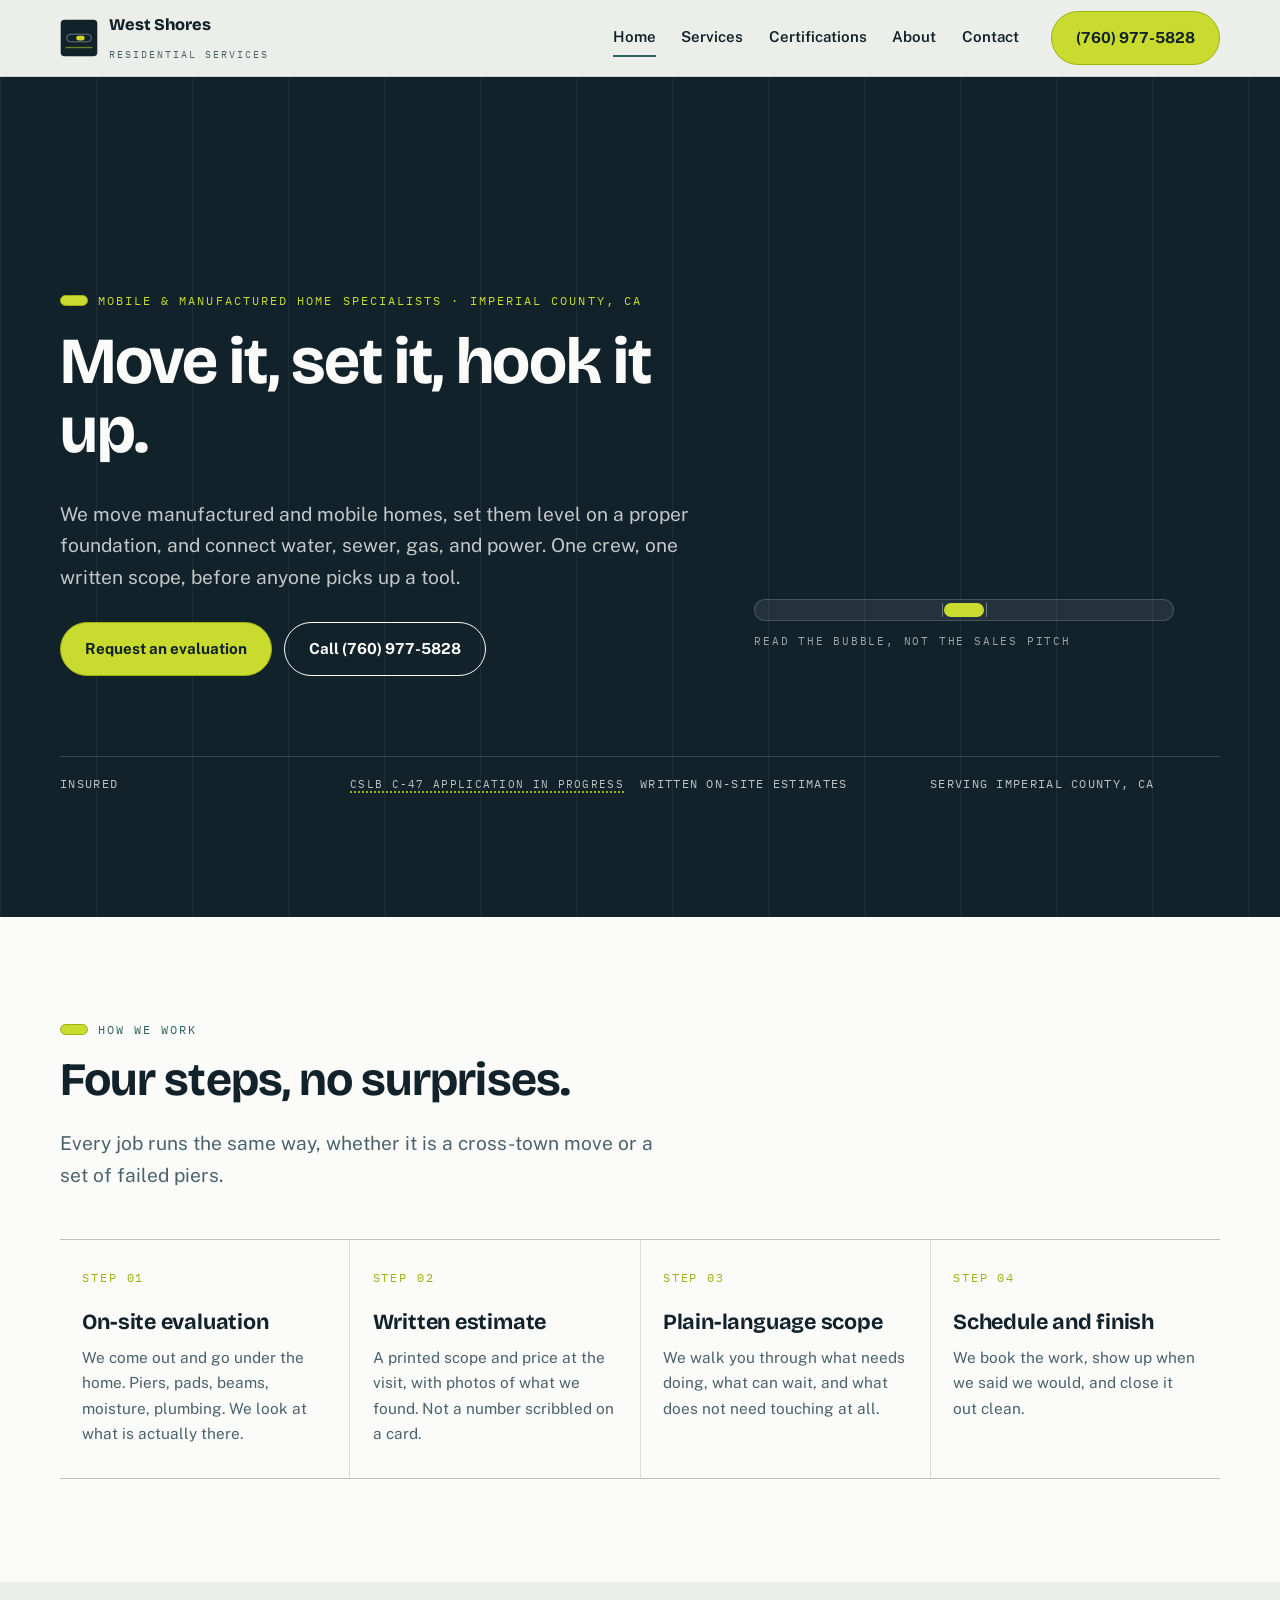
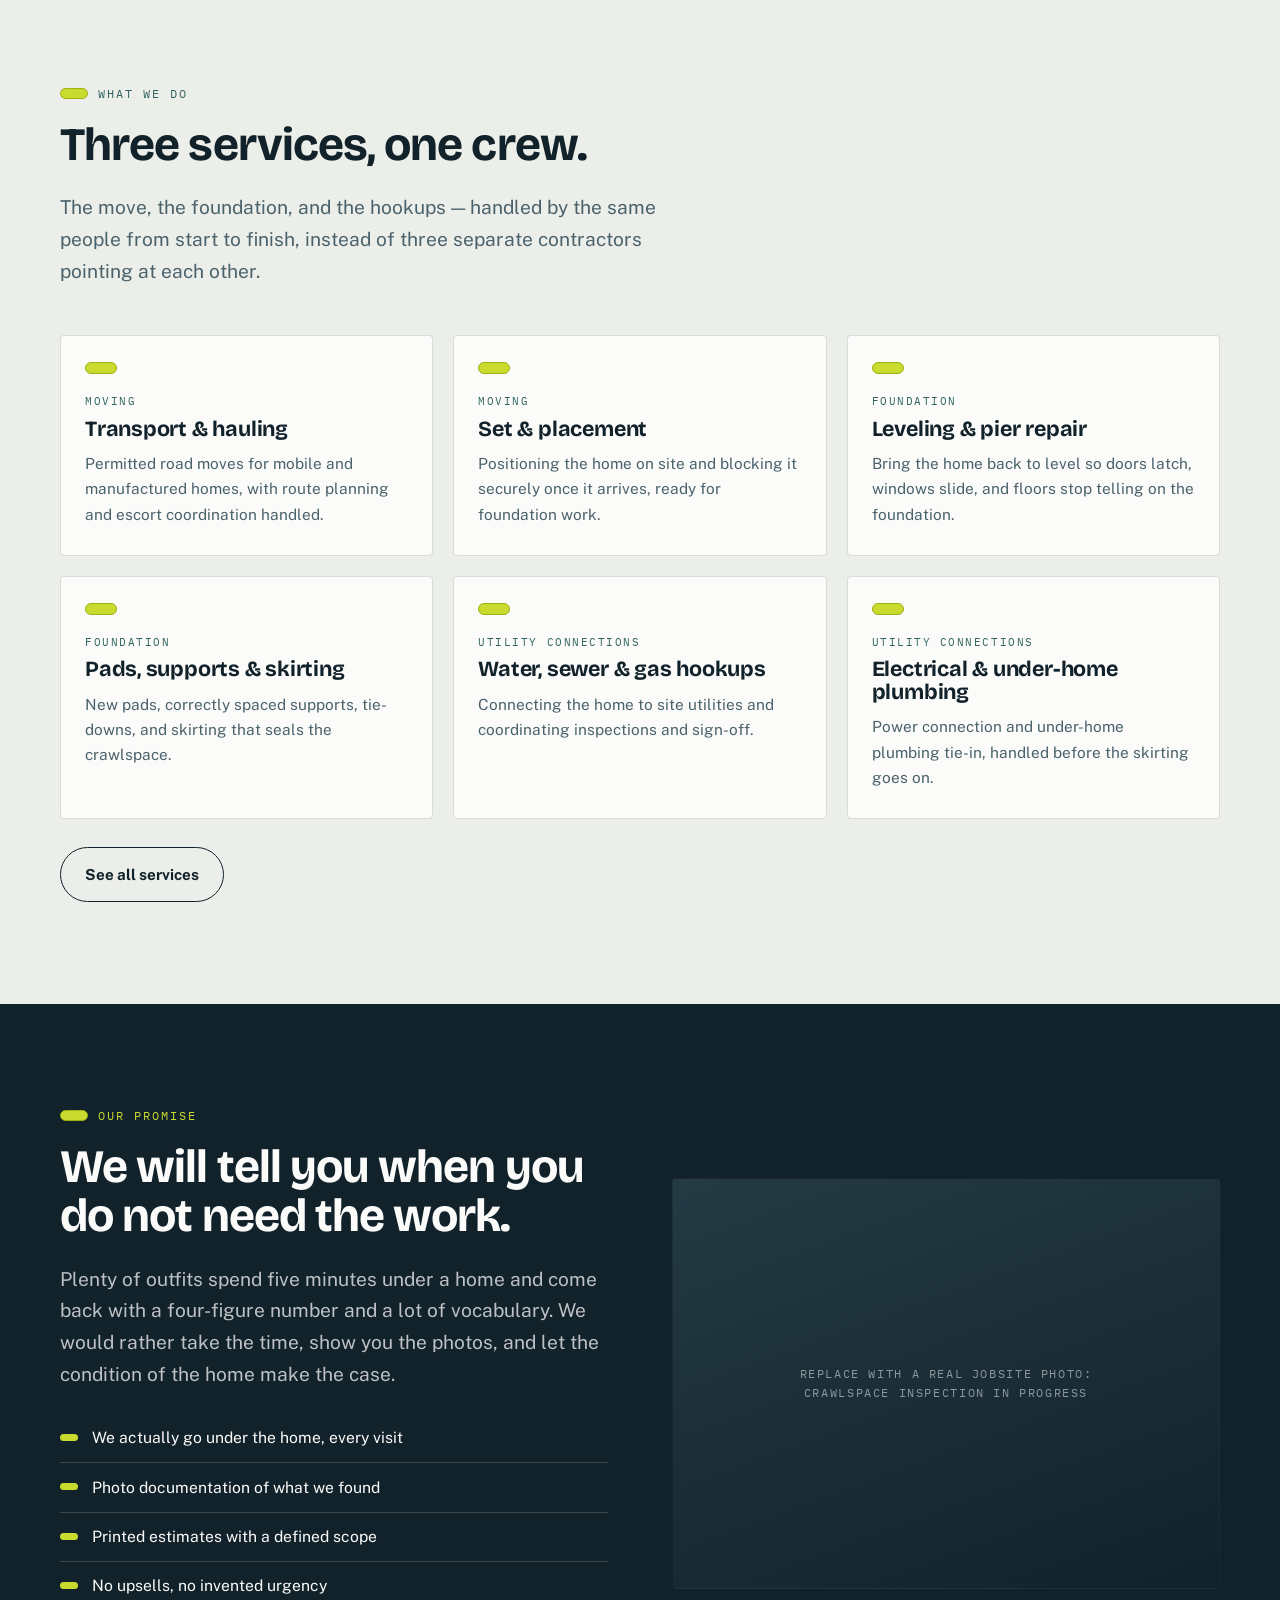
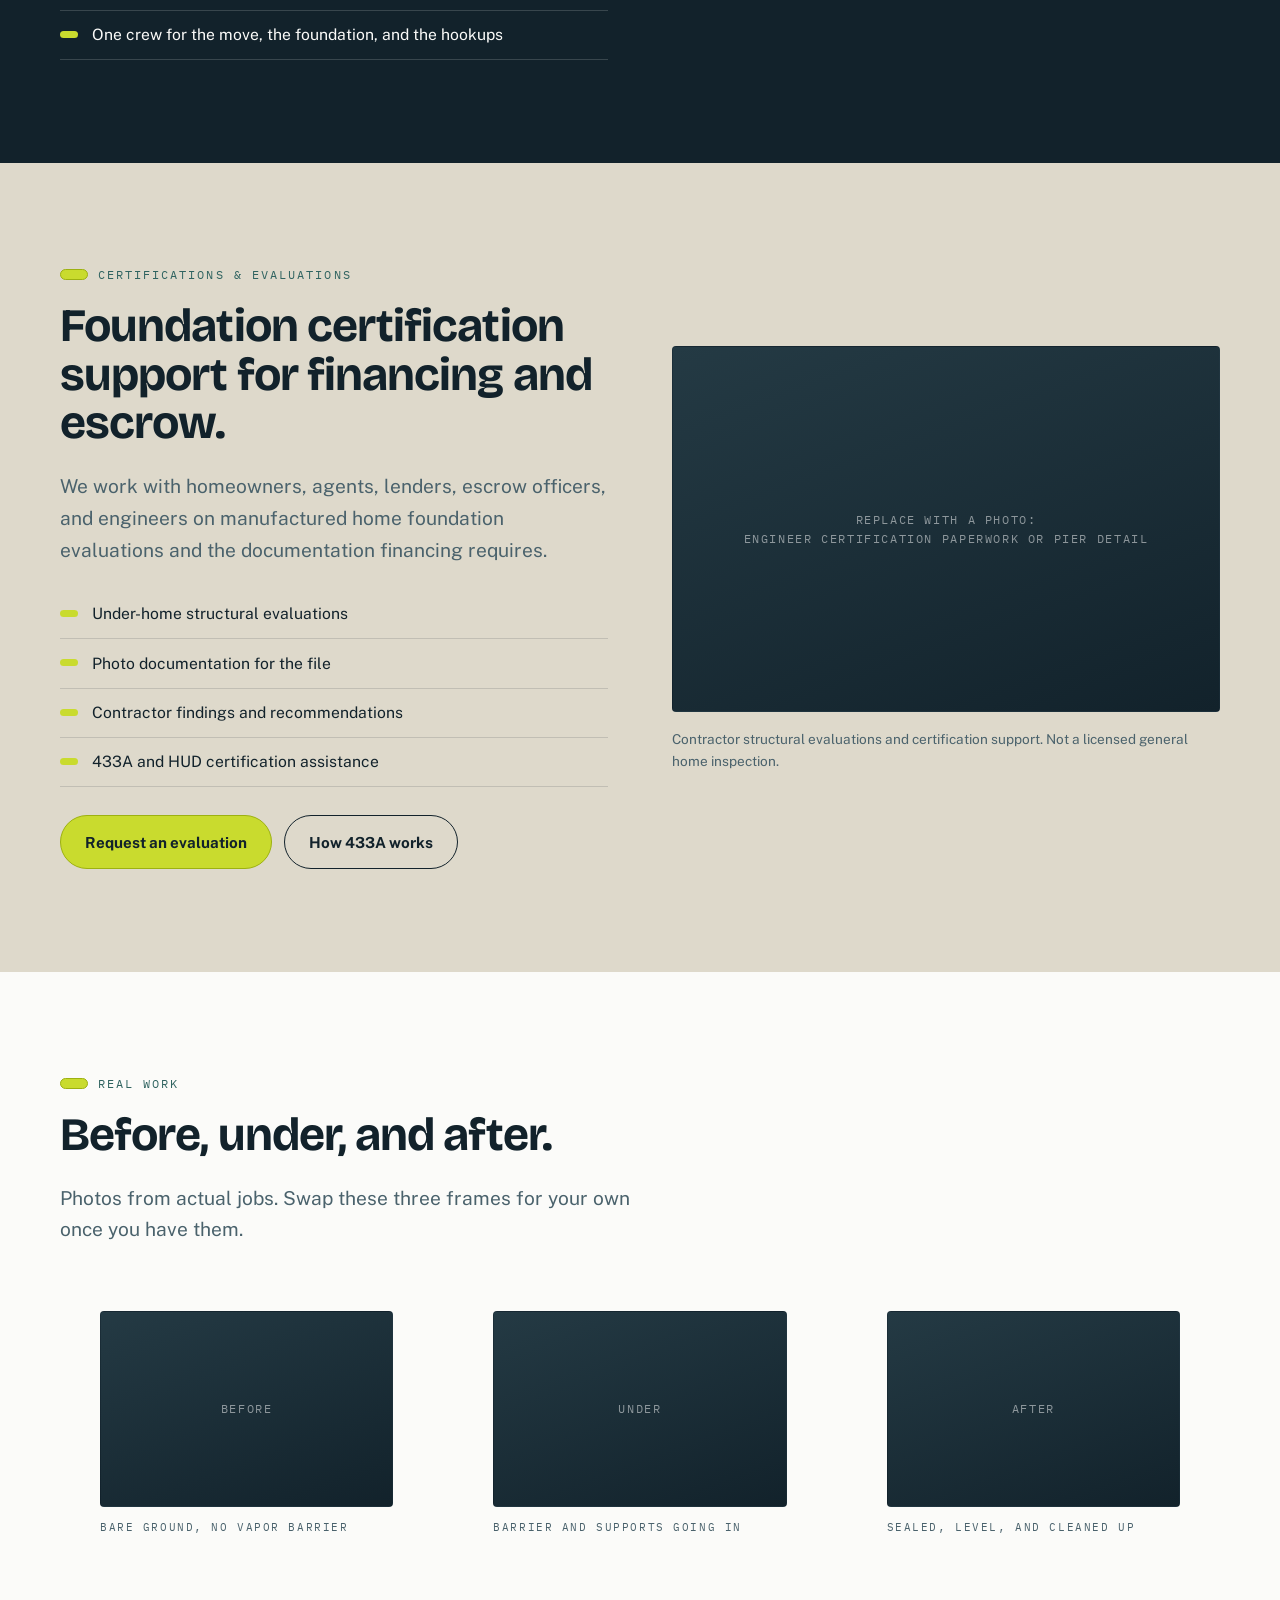
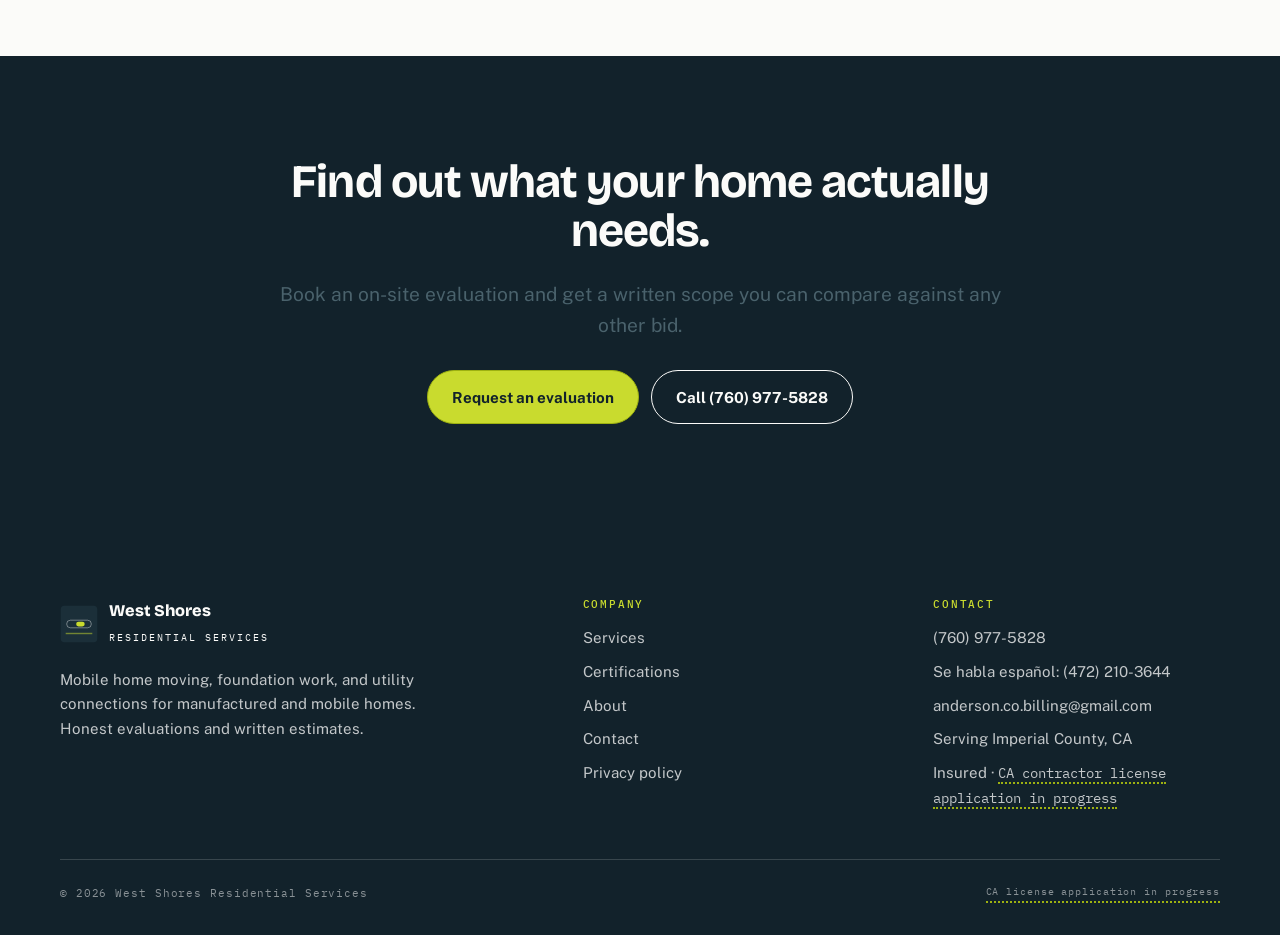
==== index.html @ 0d5f490e "Add Spanish-language line (Jessica en Español) to site contact info" ====
<!DOCTYPE html>
<html lang="en">
<head>
<meta charset="utf-8">
<meta name="viewport" content="width=device-width, initial-scale=1">
<link rel="icon" type="image/svg+xml" href="data:image/svg+xml;utf8,%3Csvg xmlns=%27http://www.w3.org/2000/svg%27 viewBox=%270 0 40 40%27%3E%3Crect width=%2740%27 height=%2740%27 rx=%278%27 fill=%27%2312222b%27/%3E%3Crect x=%277%27 y=%2716%27 width=%2726%27 height=%278%27 rx=%274%27 fill=%27none%27 stroke=%27%23ffffff%27 stroke-opacity=%270.4%27/%3E%3Crect x=%2717%27 y=%2717.5%27 width=%279%27 height=%275%27 rx=%272.5%27 fill=%27%23c9db2e%27/%3E%3Cpath d=%27M6 30h28%27 stroke=%27%23c9db2e%27 stroke-width=%271.5%27 stroke-opacity=%270.5%27/%3E%3C/svg%3E">
<title>Mobile Home Moving, Foundations &amp; Utility Connections | West Shores Residential Services</title>
<meta name="description" content="West Shores Residential Services: mobile and manufactured home moving/transport, leveling and foundation work, and water/sewer/gas/electrical utility connections, serving Imperial County, CA.">
<meta property="og:title" content="West Shores Residential Services">
<meta property="og:description" content="Mobile home moving, foundation work, and utility connections, serving Imperial County, CA.">
<meta property="og:type" content="website">
<link rel="preconnect" href="https://fonts.googleapis.com">
<link rel="preconnect" href="https://fonts.gstatic.com" crossorigin>
<link href="https://fonts.googleapis.com/css2?family=Bricolage+Grotesque:opsz,wght@12..96,700;12..96,800&family=IBM+Plex+Mono:wght@400;500&family=Public+Sans:wght@400;600;700&display=swap" rel="stylesheet">
<link rel="stylesheet" href="styles.css">
</head>
<body>
<a class="skip" href="#main">Skip to content</a>

<header class="site-header">
  <div class="wrap header-inner">
    <a class="brand" href="index.html">
      <svg class="brand-mark" viewBox="0 0 40 40" aria-hidden="true">
        <rect x="0.75" y="0.75" width="38.5" height="38.5" rx="4" fill="#12222b"/>
        <rect x="7" y="16" width="26" height="8" rx="4" fill="none" stroke="#ffffff" stroke-opacity="0.4"/>
        <rect x="17" y="17.5" width="9" height="5" rx="2.5" fill="#c9db2e"/>
        <path d="M6 30h28" stroke="#c9db2e" stroke-width="1.5" stroke-opacity="0.5"/>
      </svg>
      <span>
        <span class="brand-name">West Shores</span><br>
        <span class="brand-sub">Residential Services</span>
      </span>
    </a>
    <button class="nav-toggle" aria-expanded="false" aria-controls="nav">Menu</button>
    <nav class="nav" id="nav">
      <a href="index.html" aria-current="page">Home</a>
      <a href="services.html">Services</a>
      <a href="certifications.html">Certifications</a>
      <a href="about.html">About</a>
      <a href="contact.html">Contact</a>
    </nav>
    <a class="btn btn-primary header-call" href="tel:+17609775828">(760) 977-5828</a>
  </div>
</header>

<main id="main">

  <section class="hero on-dark">
    <div class="wrap">
      <div class="hero-inner">
        <div>
          <p class="eyebrow">Mobile &amp; manufactured home specialists · Imperial County, CA</p>
          <h1>Move it, set it, hook it up.</h1>
          <p class="lede">We move manufactured and mobile homes, set them level on a proper foundation, and connect water, sewer, gas, and power. One crew, one written scope, before anyone picks up a tool.</p>
          <div class="btn-row">
            <a class="btn btn-primary" href="contact.html">Request an evaluation</a>
            <a class="btn btn-ghost" href="tel:+17609775828">Call (760) 977-5828</a>
          </div>
        </div>
        <div class="hero-side">
          <div class="level"><span class="bubble"></span></div>
          <p class="level-caption">Read the bubble, not the sales pitch</p>
        </div>
      </div>
      <div class="trust-strip">
        <div>Insured</div>
        <div><span class="tbd">CSLB C-47 application in progress</span></div>
        <div>Written on-site estimates</div>
        <div>Serving Imperial County, CA</div>
      </div>
    </div>
  </section>

  <section class="band-paper">
    <div class="wrap">
      <div class="sec-head">
        <p class="eyebrow">How we work</p>
        <h2>Four steps, no surprises.</h2>
        <p class="lede">Every job runs the same way, whether it is a cross-town move or a set of failed piers.</p>
      </div>
      <div class="steps">
        <div class="step">
          <span class="step-no">STEP 01</span>
          <h3>On-site evaluation</h3>
          <p>We come out and go under the home. Piers, pads, beams, moisture, plumbing. We look at what is actually there.</p>
        </div>
        <div class="step">
          <span class="step-no">STEP 02</span>
          <h3>Written estimate</h3>
          <p>A printed scope and price at the visit, with photos of what we found. Not a number scribbled on a card.</p>
        </div>
        <div class="step">
          <span class="step-no">STEP 03</span>
          <h3>Plain-language scope</h3>
          <p>We walk you through what needs doing, what can wait, and what does not need touching at all.</p>
        </div>
        <div class="step">
          <span class="step-no">STEP 04</span>
          <h3>Schedule and finish</h3>
          <p>We book the work, show up when we said we would, and close it out clean.</p>
        </div>
      </div>
    </div>
  </section>

  <section>
    <div class="wrap">
      <div class="sec-head">
        <p class="eyebrow">What we do</p>
        <h2>Three services, one crew.</h2>
        <p class="lede">The move, the foundation, and the hookups &mdash; handled by the same people from start to finish, instead of three separate contractors pointing at each other.</p>
      </div>
      <div class="cards">
        <div class="card">
          <span class="card-kicker">Moving</span>
          <h3>Transport &amp; hauling</h3>
          <p>Permitted road moves for mobile and manufactured homes, with route planning and escort coordination handled.</p>
        </div>
        <div class="card">
          <span class="card-kicker">Moving</span>
          <h3>Set &amp; placement</h3>
          <p>Positioning the home on site and blocking it securely once it arrives, ready for foundation work.</p>
        </div>
        <div class="card">
          <span class="card-kicker">Foundation</span>
          <h3>Leveling &amp; pier repair</h3>
          <p>Bring the home back to level so doors latch, windows slide, and floors stop telling on the foundation.</p>
        </div>
        <div class="card">
          <span class="card-kicker">Foundation</span>
          <h3>Pads, supports &amp; skirting</h3>
          <p>New pads, correctly spaced supports, tie-downs, and skirting that seals the crawlspace.</p>
        </div>
        <div class="card">
          <span class="card-kicker">Utility connections</span>
          <h3>Water, sewer &amp; gas hookups</h3>
          <p>Connecting the home to site utilities and coordinating inspections and sign-off.</p>
        </div>
        <div class="card">
          <span class="card-kicker">Utility connections</span>
          <h3>Electrical &amp; under-home plumbing</h3>
          <p>Power connection and under-home plumbing tie-in, handled before the skirting goes on.</p>
        </div>
      </div>
      <div class="btn-row">
        <a class="btn btn-ghost" href="services.html">See all services</a>
      </div>
    </div>
  </section>

  <section class="band-ink on-dark">
    <div class="wrap split">
      <div>
        <p class="eyebrow">Our promise</p>
        <h2>We will tell you when you do not need the work.</h2>
        <p class="lede">Plenty of outfits spend five minutes under a home and come back with a four-figure number and a lot of vocabulary. We would rather take the time, show you the photos, and let the condition of the home make the case.</p>
        <ul class="checks">
          <li>We actually go under the home, every visit</li>
          <li>Photo documentation of what we found</li>
          <li>Printed estimates with a defined scope</li>
          <li>No upsells, no invented urgency</li>
          <li>One crew for the move, the foundation, and the hookups</li>
        </ul>
      </div>
      <div class="frame">Replace with a real jobsite photo:<br>crawlspace inspection in progress</div>
    </div>
  </section>

  <section class="band-shell">
    <div class="wrap split">
      <div>
        <p class="eyebrow">Certifications &amp; evaluations</p>
        <h2>Foundation certification support for financing and escrow.</h2>
        <p class="lede">We work with homeowners, agents, lenders, escrow officers, and engineers on manufactured home foundation evaluations and the documentation financing requires.</p>
        <ul class="checks">
          <li>Under-home structural evaluations</li>
          <li>Photo documentation for the file</li>
          <li>Contractor findings and recommendations</li>
          <li>433A and HUD certification assistance</li>
        </ul>
        <div class="btn-row">
          <a class="btn btn-primary" href="contact.html">Request an evaluation</a>
          <a class="btn btn-ghost" href="certifications.html">How 433A works</a>
        </div>
      </div>
      <div>
        <div class="frame frame-sm">Replace with a photo:<br>engineer certification paperwork or pier detail</div>
        <p class="form-note" style="margin-top:1rem">Contractor structural evaluations and certification support. Not a licensed general home inspection.</p>
      </div>
    </div>
  </section>

  <section class="band-paper">
    <div class="wrap">
      <div class="sec-head">
        <p class="eyebrow">Real work</p>
        <h2>Before, under, and after.</h2>
        <p class="lede">Photos from actual jobs. Swap these three frames for your own once you have them.</p>
      </div>
      <div class="gallery">
        <figure>
          <div class="frame frame-sm">Before</div>
          <figcaption>Bare ground, no vapor barrier</figcaption>
        </figure>
        <figure>
          <div class="frame frame-sm">Under</div>
          <figcaption>Barrier and supports going in</figcaption>
        </figure>
        <figure>
          <div class="frame frame-sm">After</div>
          <figcaption>Sealed, level, and cleaned up</figcaption>
        </figure>
      </div>
    </div>
  </section>

  <section class="cta">
    <div class="wrap">
      <h2>Find out what your home actually needs.</h2>
      <p class="lede" style="margin-inline:auto">Book an on-site evaluation and get a written scope you can compare against any other bid.</p>
      <div class="btn-row">
        <a class="btn btn-primary" href="contact.html">Request an evaluation</a>
        <a class="btn btn-ghost" href="tel:+17609775828">Call (760) 977-5828</a>
      </div>
    </div>
  </section>

</main>

<footer class="site-footer">
  <div class="wrap">
    <div class="footer-grid">
      <div>
        <a class="brand" href="index.html">
          <svg class="brand-mark" viewBox="0 0 40 40" aria-hidden="true">
            <rect x="0.75" y="0.75" width="38.5" height="38.5" rx="4" fill="#1b2f39"/>
            <rect x="7" y="16" width="26" height="8" rx="4" fill="none" stroke="#ffffff" stroke-opacity="0.4"/>
            <rect x="17" y="17.5" width="9" height="5" rx="2.5" fill="#c9db2e"/>
            <path d="M6 30h28" stroke="#c9db2e" stroke-width="1.5" stroke-opacity="0.5"/>
          </svg>
          <span>
            <span class="brand-name">West Shores</span><br>
            <span class="brand-sub">Residential Services</span>
          </span>
        </a>
        <p style="margin-top:1.2rem;max-width:44ch">Mobile home moving, foundation work, and utility connections for manufactured and mobile homes. Honest evaluations and written estimates.</p>
      </div>
      <div>
        <h4>Company</h4>
        <ul>
          <li><a href="services.html">Services</a></li>
          <li><a href="certifications.html">Certifications</a></li>
          <li><a href="about.html">About</a></li>
          <li><a href="contact.html">Contact</a></li>
          <li><a href="privacy.html">Privacy policy</a></li>
        </ul>
      </div>
      <div>
        <h4>Contact</h4>
        <ul>
          <li><a href="tel:+17609775828">(760) 977-5828</a></li>
          <li>Se habla español: <a href="tel:+14722103644">(472) 210-3644</a></li>
          <li><a href="mailto:anderson.co.billing@gmail.com">anderson.co.billing@gmail.com</a></li>
          <li>Serving Imperial County, CA</li>
          <li>Insured &middot; <span class="tbd">CA contractor license application in progress</span></li>
        </ul>
      </div>
    </div>
    <div class="colophon">
      <span>© 2026 West Shores Residential Services</span>
      <span class="tbd">CA license application in progress</span>
    </div>
  </div>
</footer>

<a class="call-bar" href="tel:+17609775828">Call now</a>
<script src="main.js"></script>
</body>
</html>
---- styles.css ----
/* =========================================================
   West Shores Home Services
   Palette: tide slate ink, fog, shell, kelp, level-vial green
   Type: Bricolage Grotesque (display) / Public Sans (body)
         IBM Plex Mono (labels, numbers, license data)
   ========================================================= */

:root {
  --ink: #12222b;
  --ink-2: #243a44;
  --ink-3: #4a626c;
  --fog: #eceee9;
  --shell: #ded9cb;
  --paper: #fbfbf9;
  --kelp: #2f6360;
  --vial: #c9db2e;
  --vial-deep: #9db111;
  --line: rgba(18, 34, 43, 0.14);
  --line-dark: rgba(255, 255, 255, 0.16);

  --f-display: "Bricolage Grotesque", "Archivo", system-ui, sans-serif;
  --f-body: "Public Sans", system-ui, -apple-system, sans-serif;
  --f-mono: "IBM Plex Mono", ui-monospace, monospace;

  --wrap: 1160px;
  --gap: clamp(1rem, 3vw, 2rem);
  --sec: clamp(3.5rem, 8vw, 6.5rem);
  --r: 4px;
}

* { box-sizing: border-box; }

html { scroll-behavior: smooth; }

body {
  margin: 0;
  background: var(--fog);
  color: var(--ink);
  font-family: var(--f-body);
  font-size: 17px;
  line-height: 1.65;
  -webkit-font-smoothing: antialiased;
}

img { max-width: 100%; display: block; }

a { color: inherit; }

h1, h2, h3, h4 {
  font-family: var(--f-display);
  font-weight: 700;
  line-height: 1.05;
  letter-spacing: -0.02em;
  margin: 0 0 0.5em;
}

h1 { font-size: clamp(2.4rem, 6vw, 4.1rem); }
h2 { font-size: clamp(1.9rem, 4vw, 2.9rem); }
h3 { font-size: clamp(1.1rem, 2vw, 1.35rem); letter-spacing: -0.01em; }

p { margin: 0 0 1rem; }

.wrap {
  width: min(100% - 2.5rem, var(--wrap));
  margin-inline: auto;
}

.eyebrow {
  font-family: var(--f-mono);
  font-size: 0.72rem;
  letter-spacing: 0.18em;
  text-transform: uppercase;
  color: var(--kelp);
  display: flex;
  align-items: center;
  gap: 0.6rem;
  margin-bottom: 1.1rem;
}
.eyebrow::before {
  content: "";
  width: 26px;
  height: 9px;
  border-radius: 99px;
  background: var(--vial);
  border: 1px solid var(--vial-deep);
  flex: none;
}
.on-dark .eyebrow { color: var(--vial); }

.lede {
  font-size: clamp(1.05rem, 1.6vw, 1.2rem);
  color: var(--ink-3);
  max-width: 62ch;
}
.on-dark .lede { color: rgba(255, 255, 255, 0.72); }

/* placeholder tokens you still need to fill in.
   Delete this rule once every ALL_CAPS token is replaced. */
.tbd {
  border-bottom: 2px dotted var(--vial-deep);
  font-family: var(--f-mono);
  font-size: 0.9em;
}

/* ---------- header ---------- */
.site-header {
  position: sticky;
  top: 0;
  z-index: 50;
  background: rgba(236, 238, 233, 0.92);
  backdrop-filter: blur(10px);
  border-bottom: 1px solid var(--line);
}
.header-inner {
  display: flex;
  align-items: center;
  gap: var(--gap);
  min-height: 76px;
}
.brand {
  display: flex;
  align-items: center;
  gap: 0.7rem;
  text-decoration: none;
  margin-right: auto;
}
.brand-mark {
  width: 38px;
  height: 38px;
  flex: none;
}
.brand-name {
  font-family: var(--f-display);
  font-weight: 800;
  font-size: 1.02rem;
  line-height: 1.05;
  letter-spacing: -0.01em;
}
.brand-sub {
  font-family: var(--f-mono);
  font-size: 0.62rem;
  letter-spacing: 0.2em;
  text-transform: uppercase;
  color: var(--ink-3);
}
.nav {
  display: flex;
  gap: 1.6rem;
  align-items: center;
}
.nav a {
  text-decoration: none;
  font-size: 0.94rem;
  font-weight: 600;
  padding: 0.35rem 0;
  border-bottom: 2px solid transparent;
}
.nav a:hover { border-bottom-color: var(--vial); }
.nav a[aria-current="page"] { border-bottom-color: var(--kelp); }

.nav-toggle {
  display: none;
  background: none;
  border: 1px solid var(--line);
  border-radius: var(--r);
  padding: 0.5rem 0.7rem;
  font-family: var(--f-mono);
  font-size: 0.75rem;
  letter-spacing: 0.12em;
  text-transform: uppercase;
  cursor: pointer;
}

/* ---------- buttons ---------- */
.btn {
  display: inline-flex;
  align-items: center;
  gap: 0.5rem;
  padding: 0.85rem 1.5rem;
  border-radius: 99px;
  text-decoration: none;
  font-weight: 700;
  font-size: 0.95rem;
  border: 1.5px solid transparent;
  transition: transform 0.15s ease, background 0.15s ease, color 0.15s ease;
}
.btn:hover { transform: translateY(-1px); }
.btn-primary { background: var(--vial); color: var(--ink); border-color: var(--vial-deep); }
.btn-primary:hover { background: var(--vial-deep); color: var(--paper); }
.btn-ghost { border-color: currentColor; }
.btn-ghost:hover { background: var(--ink); color: var(--paper); border-color: var(--ink); }
.on-dark .btn-ghost:hover { background: var(--paper); color: var(--ink); border-color: var(--paper); }
.btn-row { display: flex; flex-wrap: wrap; gap: 0.75rem; margin-top: 1.75rem; }

/* ---------- signature: the level ---------- */
.level {
  position: relative;
  height: 22px;
  border-radius: 99px;
  background: rgba(255, 255, 255, 0.08);
  border: 1px solid var(--line-dark);
  overflow: hidden;
  max-width: 420px;
}
.level::before,
.level::after {
  content: "";
  position: absolute;
  top: 3px;
  bottom: 3px;
  width: 1px;
  background: rgba(255, 255, 255, 0.35);
}
.level::before { left: calc(50% - 22px); }
.level::after { left: calc(50% + 22px); }
.bubble {
  position: absolute;
  top: 3px;
  height: 14px;
  width: 40px;
  border-radius: 99px;
  background: var(--vial);
  left: 50%;
  transform: translateX(-50%);
  animation: settle 2.2s cubic-bezier(0.33, 1.2, 0.4, 1) both;
}
@keyframes settle {
  0%   { left: 22%; }
  55%  { left: 63%; }
  80%  { left: 46%; }
  100% { left: 50%; }
}
.level-caption {
  font-family: var(--f-mono);
  font-size: 0.7rem;
  letter-spacing: 0.16em;
  text-transform: uppercase;
  color: rgba(255, 255, 255, 0.6);
  margin-top: 0.7rem;
}

/* ---------- hero ---------- */
.hero {
  background: var(--ink);
  color: var(--paper);
  position: relative;
  overflow: hidden;
}
.hero::after {
  content: "";
  position: absolute;
  inset: 0;
  background:
    repeating-linear-gradient(90deg, rgba(255,255,255,0.05) 0 1px, transparent 1px 96px);
  pointer-events: none;
}
.hero-inner {
  position: relative;
  z-index: 1;
  padding: clamp(3.5rem, 9vw, 7rem) 0 clamp(3rem, 7vw, 5rem);
  display: grid;
  grid-template-columns: 1.15fr 0.85fr;
  gap: clamp(2rem, 5vw, 4rem);
  align-items: end;
}
.hero h1 { max-width: 15ch; }
.hero .lede { color: rgba(255, 255, 255, 0.75); }
.hero-side { padding-bottom: 0.6rem; }

.trust-strip {
  border-top: 1px solid var(--line-dark);
  display: grid;
  grid-template-columns: repeat(4, 1fr);
  position: relative;
  z-index: 1;
}
.trust-strip div {
  padding: 1.1rem 1rem 1.3rem 0;
  font-family: var(--f-mono);
  font-size: 0.74rem;
  letter-spacing: 0.11em;
  text-transform: uppercase;
  color: rgba(255, 255, 255, 0.72);
}

/* ---------- page hero (inner pages) ---------- */
.page-hero {
  background: var(--ink);
  color: var(--paper);
  padding: clamp(3rem, 7vw, 5rem) 0 clamp(2.5rem, 5vw, 3.5rem);
}
.page-hero h1 { max-width: 18ch; }

/* ---------- sections ---------- */
section { padding-block: var(--sec); }
.sec-head { max-width: 60ch; margin-bottom: clamp(2rem, 4vw, 3rem); }
.band-shell { background: var(--shell); }
.band-paper { background: var(--paper); }
.band-ink { background: var(--ink); color: var(--paper); }
.band-ink h2, .band-ink h3 { color: var(--paper); }

/* ---------- process steps ---------- */
.steps {
  display: grid;
  grid-template-columns: repeat(4, 1fr);
  gap: 1px;
  background: var(--line);
  border-top: 1px solid var(--line);
  border-bottom: 1px solid var(--line);
}
.step {
  background: var(--fog);
  padding: 1.75rem 1.4rem 2rem;
}
.band-paper .step { background: var(--paper); }
.step-no {
  font-family: var(--f-mono);
  font-size: 0.72rem;
  letter-spacing: 0.16em;
  color: var(--vial-deep);
  display: block;
  margin-bottom: 1.5rem;
}
.step p { color: var(--ink-3); font-size: 0.96rem; margin: 0; }

/* ---------- service cards ---------- */
.cards {
  display: grid;
  grid-template-columns: repeat(3, 1fr);
  gap: 1.25rem;
}
.card {
  background: var(--paper);
  border: 1px solid var(--line);
  border-radius: var(--r);
  padding: 1.6rem 1.5rem 1.75rem;
  position: relative;
  transition: border-color 0.15s ease, transform 0.15s ease;
}
.band-paper .card { background: var(--fog); }
.card:hover { border-color: var(--kelp); transform: translateY(-2px); }
.card::before {
  content: "";
  display: block;
  width: 30px;
  height: 10px;
  border-radius: 99px;
  background: var(--vial);
  border: 1px solid var(--vial-deep);
  margin-bottom: 1.2rem;
}
.card p { color: var(--ink-3); font-size: 0.96rem; margin: 0; }
.card-kicker {
  font-family: var(--f-mono);
  font-size: 0.68rem;
  letter-spacing: 0.14em;
  text-transform: uppercase;
  color: var(--kelp);
  display: block;
  margin-bottom: 0.4rem;
}

/* ---------- split ---------- */
.split {
  display: grid;
  grid-template-columns: 1fr 1fr;
  gap: clamp(2rem, 5vw, 4rem);
  align-items: center;
}
.checks { list-style: none; margin: 1.5rem 0 0; padding: 0; }
.checks li {
  padding: 0.7rem 0 0.7rem 2rem;
  border-bottom: 1px solid var(--line);
  position: relative;
  font-size: 0.98rem;
}
.band-ink .checks li { border-bottom-color: var(--line-dark); }
.checks li::before {
  content: "";
  position: absolute;
  left: 0;
  top: 1.25rem;
  width: 18px;
  height: 7px;
  border-radius: 99px;
  background: var(--vial);
}

.frame {
  aspect-ratio: 4 / 3;
  border-radius: var(--r);
  border: 1px solid var(--line);
  background:
    linear-gradient(160deg, var(--ink-2), var(--ink)),
    var(--ink);
  display: grid;
  place-items: center;
  color: rgba(255, 255, 255, 0.5);
  font-family: var(--f-mono);
  font-size: 0.72rem;
  letter-spacing: 0.14em;
  text-transform: uppercase;
  text-align: center;
  padding: 1.5rem;
}
.frame-sm { aspect-ratio: 3 / 2; }

/* ---------- gallery ---------- */
.gallery { display: grid; grid-template-columns: repeat(3, 1fr); gap: 1.25rem; }
.gallery figcaption {
  font-family: var(--f-mono);
  font-size: 0.7rem;
  letter-spacing: 0.14em;
  text-transform: uppercase;
  color: var(--ink-3);
  margin-top: 0.7rem;
}

/* ---------- testimonials ---------- */
.quotes { display: grid; grid-template-columns: repeat(3, 1fr); gap: 1.25rem; }
.quote {
  background: var(--paper);
  border: 1px solid var(--line);
  border-left: 3px solid var(--vial);
  border-radius: var(--r);
  padding: 1.5rem;
}
.quote p { font-size: 0.98rem; color: var(--ink-2); }
.quote cite {
  font-style: normal;
  font-family: var(--f-mono);
  font-size: 0.72rem;
  letter-spacing: 0.1em;
  text-transform: uppercase;
  color: var(--ink-3);
}

/* ---------- CTA ---------- */
.cta {
  background: var(--ink);
  color: var(--paper);
  text-align: center;
}
.cta .wrap { max-width: 780px; }
.cta .btn-row { justify-content: center; }

/* ---------- forms ---------- */
.form { display: grid; gap: 1rem; max-width: 560px; }
.field { display: grid; gap: 0.35rem; }
.field label {
  font-family: var(--f-mono);
  font-size: 0.7rem;
  letter-spacing: 0.14em;
  text-transform: uppercase;
  color: var(--ink-3);
}
.field input,
.field select,
.field textarea {
  font: inherit;
  font-size: 0.98rem;
  padding: 0.75rem 0.9rem;
  border: 1px solid var(--line);
  border-radius: var(--r);
  background: var(--paper);
  color: var(--ink);
}
.field input:focus,
.field select:focus,
.field textarea:focus {
  outline: 2px solid var(--kelp);
  outline-offset: 1px;
  border-color: var(--kelp);
}
.field textarea { min-height: 130px; resize: vertical; }
.form-note { font-size: 0.85rem; color: var(--ink-3); }

/* ---------- contact rows ---------- */
.contact-list { list-style: none; padding: 0; margin: 0; }
.contact-list li {
  padding: 1rem 0;
  border-bottom: 1px solid var(--line);
  display: grid;
  gap: 0.15rem;
}
.contact-list span {
  font-family: var(--f-mono);
  font-size: 0.68rem;
  letter-spacing: 0.14em;
  text-transform: uppercase;
  color: var(--ink-3);
}
.contact-list a { font-weight: 600; text-decoration: none; border-bottom: 2px solid var(--vial); }

/* ---------- prose (privacy) ---------- */
.prose { max-width: 68ch; }
.prose h2 { font-size: clamp(1.3rem, 2.4vw, 1.7rem); margin-top: 2.5rem; }
.prose ul { padding-left: 1.2rem; }
.prose li { margin-bottom: 0.4rem; }

/* ---------- footer ---------- */
.site-footer {
  background: var(--ink);
  color: rgba(255, 255, 255, 0.75);
  padding-block: clamp(3rem, 6vw, 4.5rem) 2rem;
  font-size: 0.94rem;
}
.footer-grid {
  display: grid;
  grid-template-columns: 1.6fr 1fr 1fr;
  gap: clamp(2rem, 5vw, 4rem);
  padding-bottom: 2.5rem;
  border-bottom: 1px solid var(--line-dark);
}
.site-footer h4 {
  font-family: var(--f-mono);
  font-size: 0.7rem;
  font-weight: 500;
  letter-spacing: 0.16em;
  text-transform: uppercase;
  color: var(--vial);
  margin-bottom: 1rem;
}
.site-footer ul { list-style: none; padding: 0; margin: 0; }
.site-footer li { margin-bottom: 0.55rem; }
.site-footer a { text-decoration: none; }
.site-footer a:hover { color: var(--vial); }
.site-footer .brand-name, .site-footer .brand-sub { color: var(--paper); }
.colophon {
  padding-top: 1.5rem;
  font-family: var(--f-mono);
  font-size: 0.7rem;
  letter-spacing: 0.08em;
  color: rgba(255, 255, 255, 0.5);
  display: flex;
  justify-content: space-between;
  gap: 1rem;
  flex-wrap: wrap;
}

/* ---------- sticky mobile call bar ---------- */
.call-bar { display: none; }

/* ---------- a11y ---------- */
:focus-visible { outline: 2px solid var(--vial-deep); outline-offset: 3px; }
.skip {
  position: absolute;
  left: -9999px;
}
.skip:focus {
  left: 1rem;
  top: 1rem;
  z-index: 100;
  background: var(--paper);
  padding: 0.6rem 1rem;
  border-radius: var(--r);
}

/* ---------- responsive ---------- */
@media (max-width: 950px) {
  .hero-inner { grid-template-columns: 1fr; align-items: start; }
  .steps { grid-template-columns: repeat(2, 1fr); }
  .cards, .quotes, .gallery { grid-template-columns: repeat(2, 1fr); }
  .split { grid-template-columns: 1fr; }
  .trust-strip { grid-template-columns: repeat(2, 1fr); }
  .footer-grid { grid-template-columns: 1fr 1fr; }
}

@media (max-width: 700px) {
  body { font-size: 16px; }
  .nav {
    display: none;
    position: absolute;
    top: 100%;
    left: 0;
    right: 0;
    background: var(--fog);
    border-bottom: 1px solid var(--line);
    flex-direction: column;
    align-items: stretch;
    gap: 0;
    padding: 0.5rem 1.25rem 1.25rem;
  }
  .nav.open { display: flex; }
  .nav a { padding: 0.8rem 0; border-bottom: 1px solid var(--line); }
  .nav-toggle { display: block; }
  .header-inner { position: relative; }
  .header-call { display: none; }
  .steps, .cards, .quotes, .gallery { grid-template-columns: 1fr; }
  .footer-grid { grid-template-columns: 1fr; }
  body { padding-bottom: 68px; }
  .call-bar {
    display: block;
    position: fixed;
    bottom: 0;
    left: 0;
    right: 0;
    z-index: 60;
    background: var(--vial);
    color: var(--ink);
    text-align: center;
    padding: 1rem;
    font-weight: 800;
    text-decoration: none;
    border-top: 1px solid var(--vial-deep);
  }
}

@media (prefers-reduced-motion: reduce) {
  * { animation: none !important; transition: none !important; }
  html { scroll-behavior: auto; }
  .bubble { left: 50%; }
}
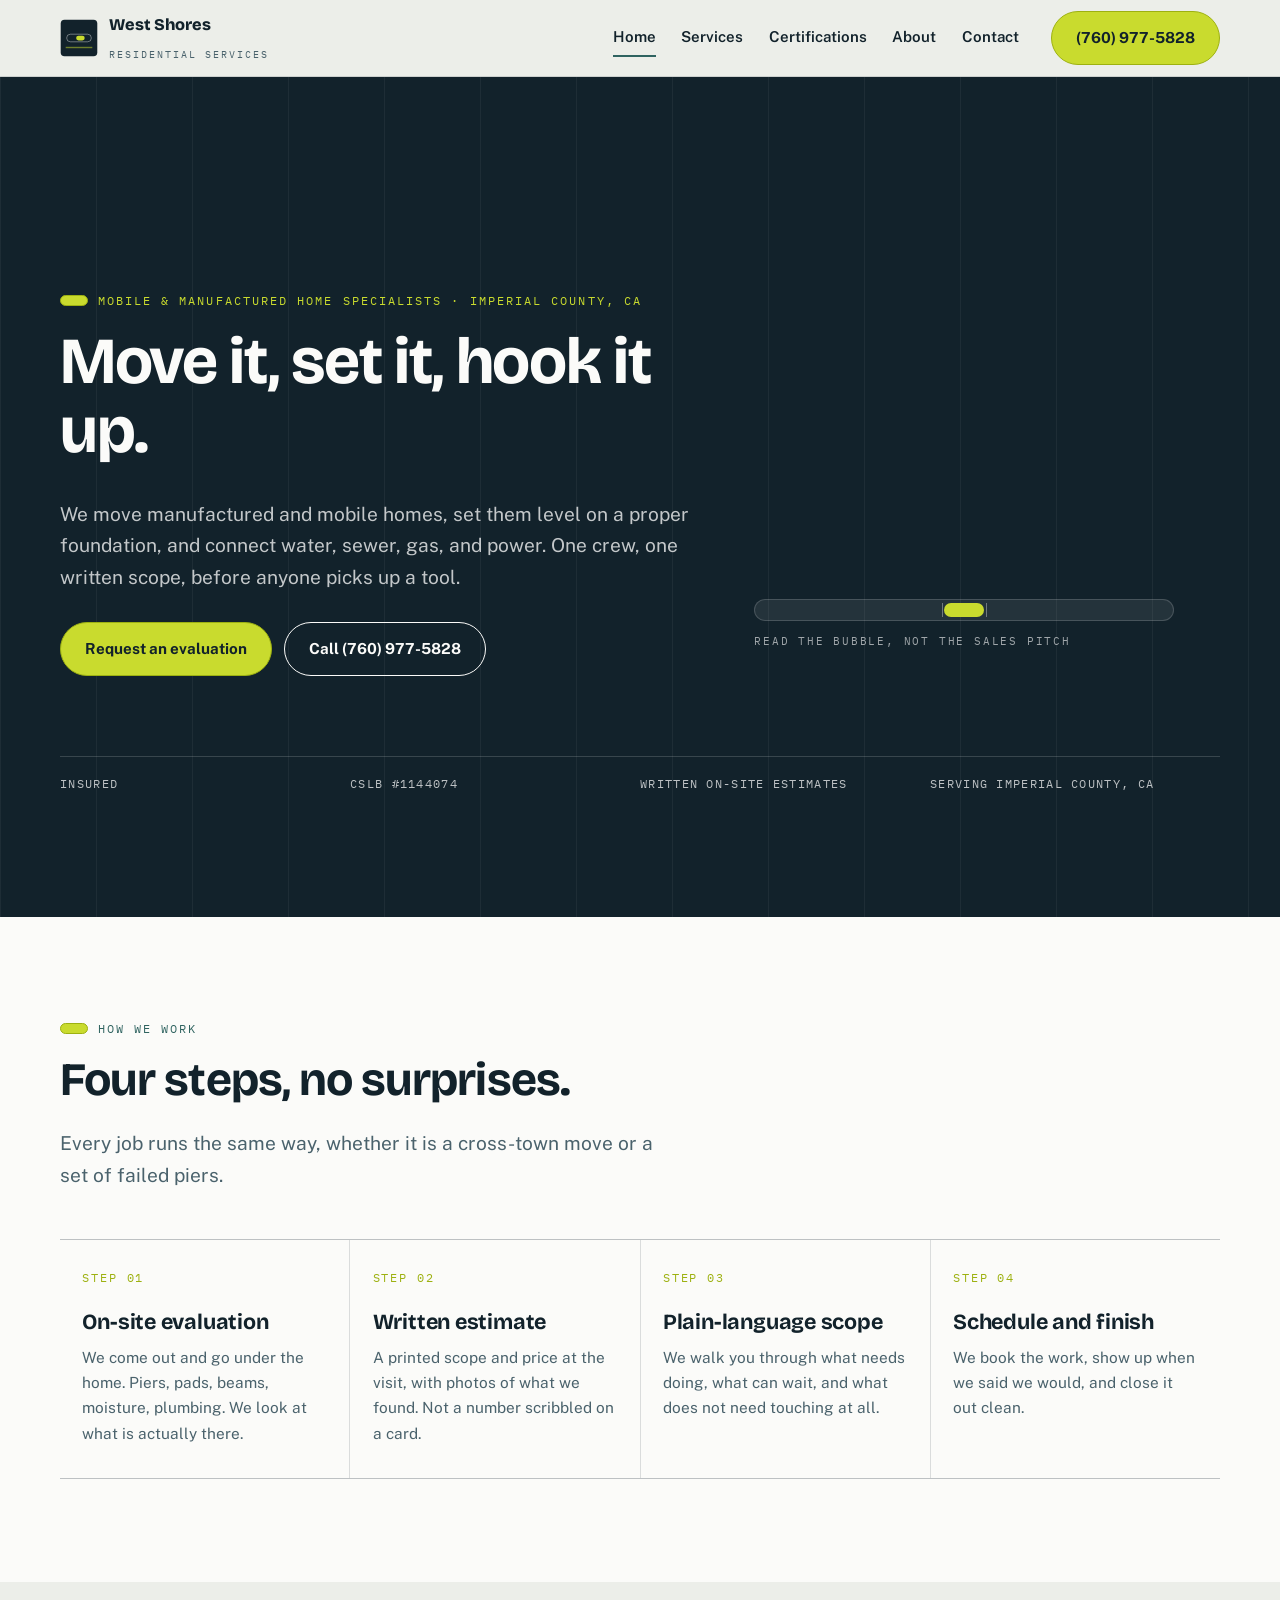
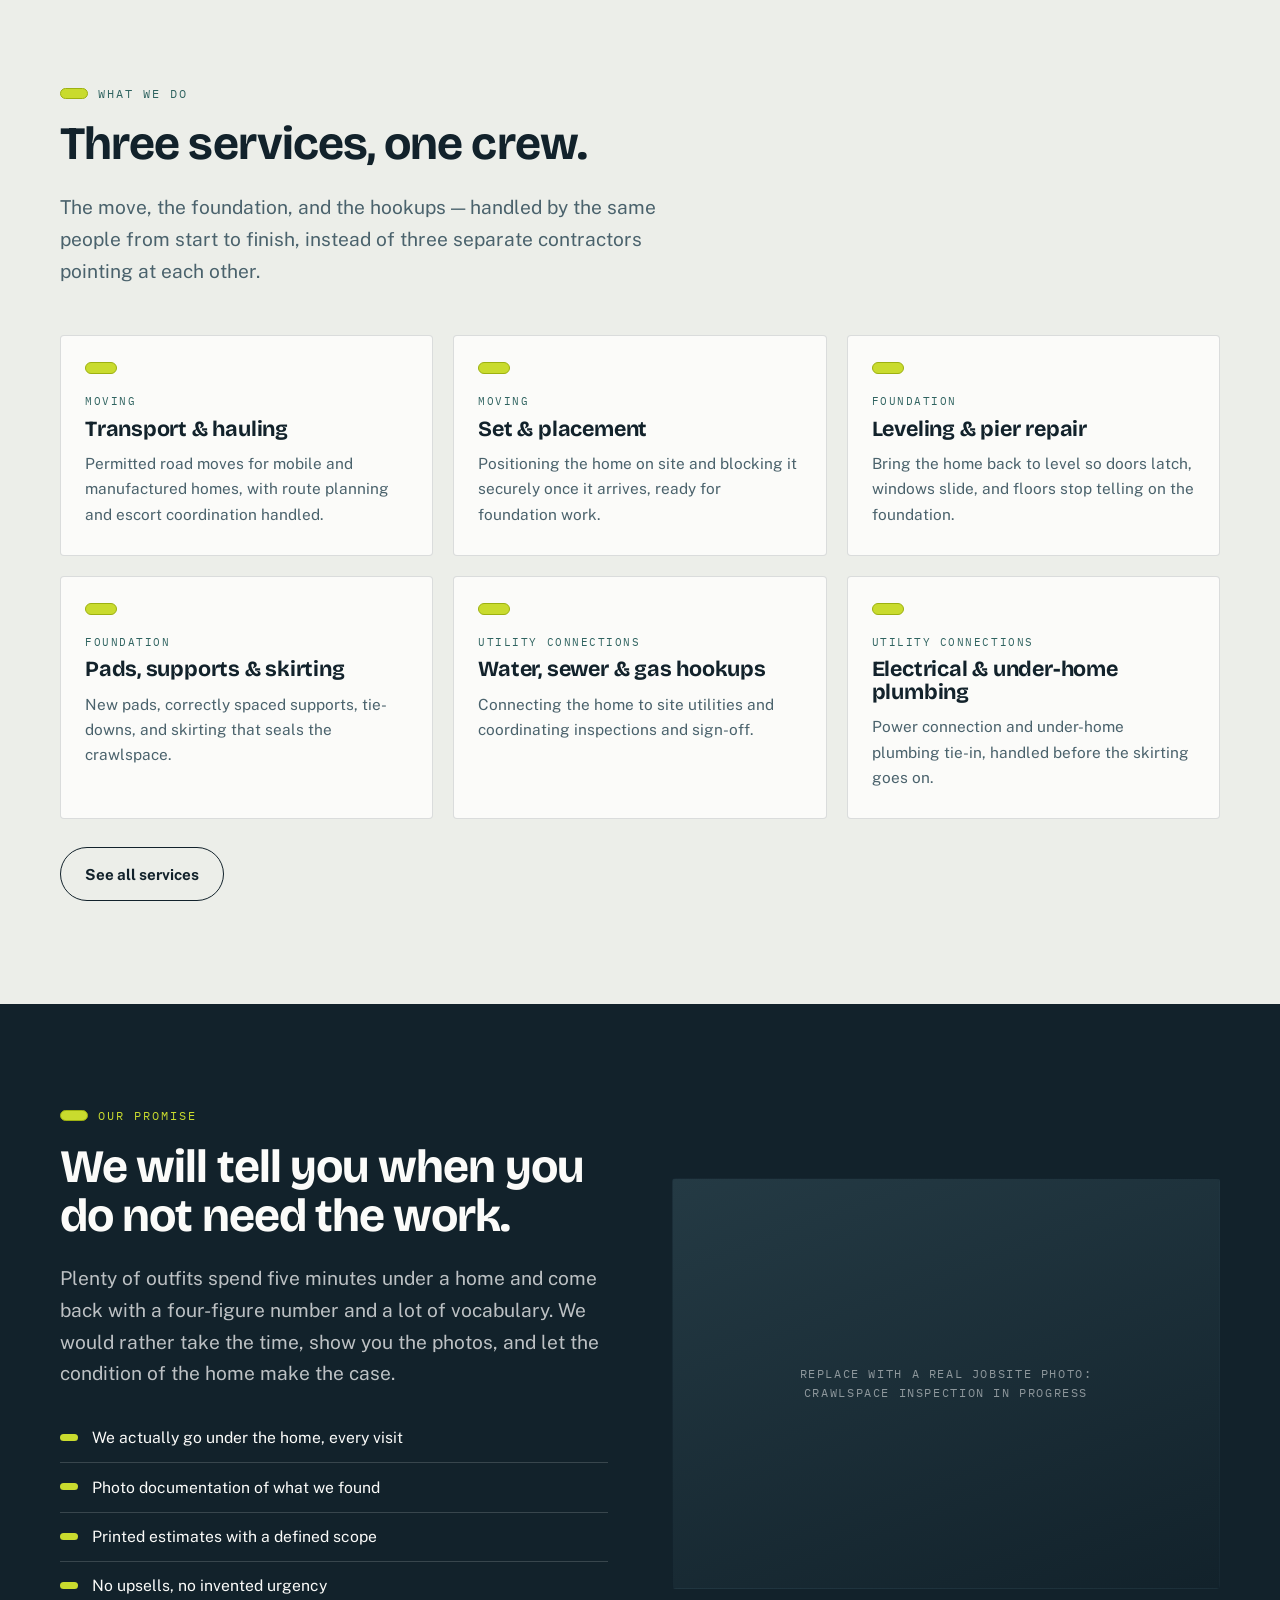
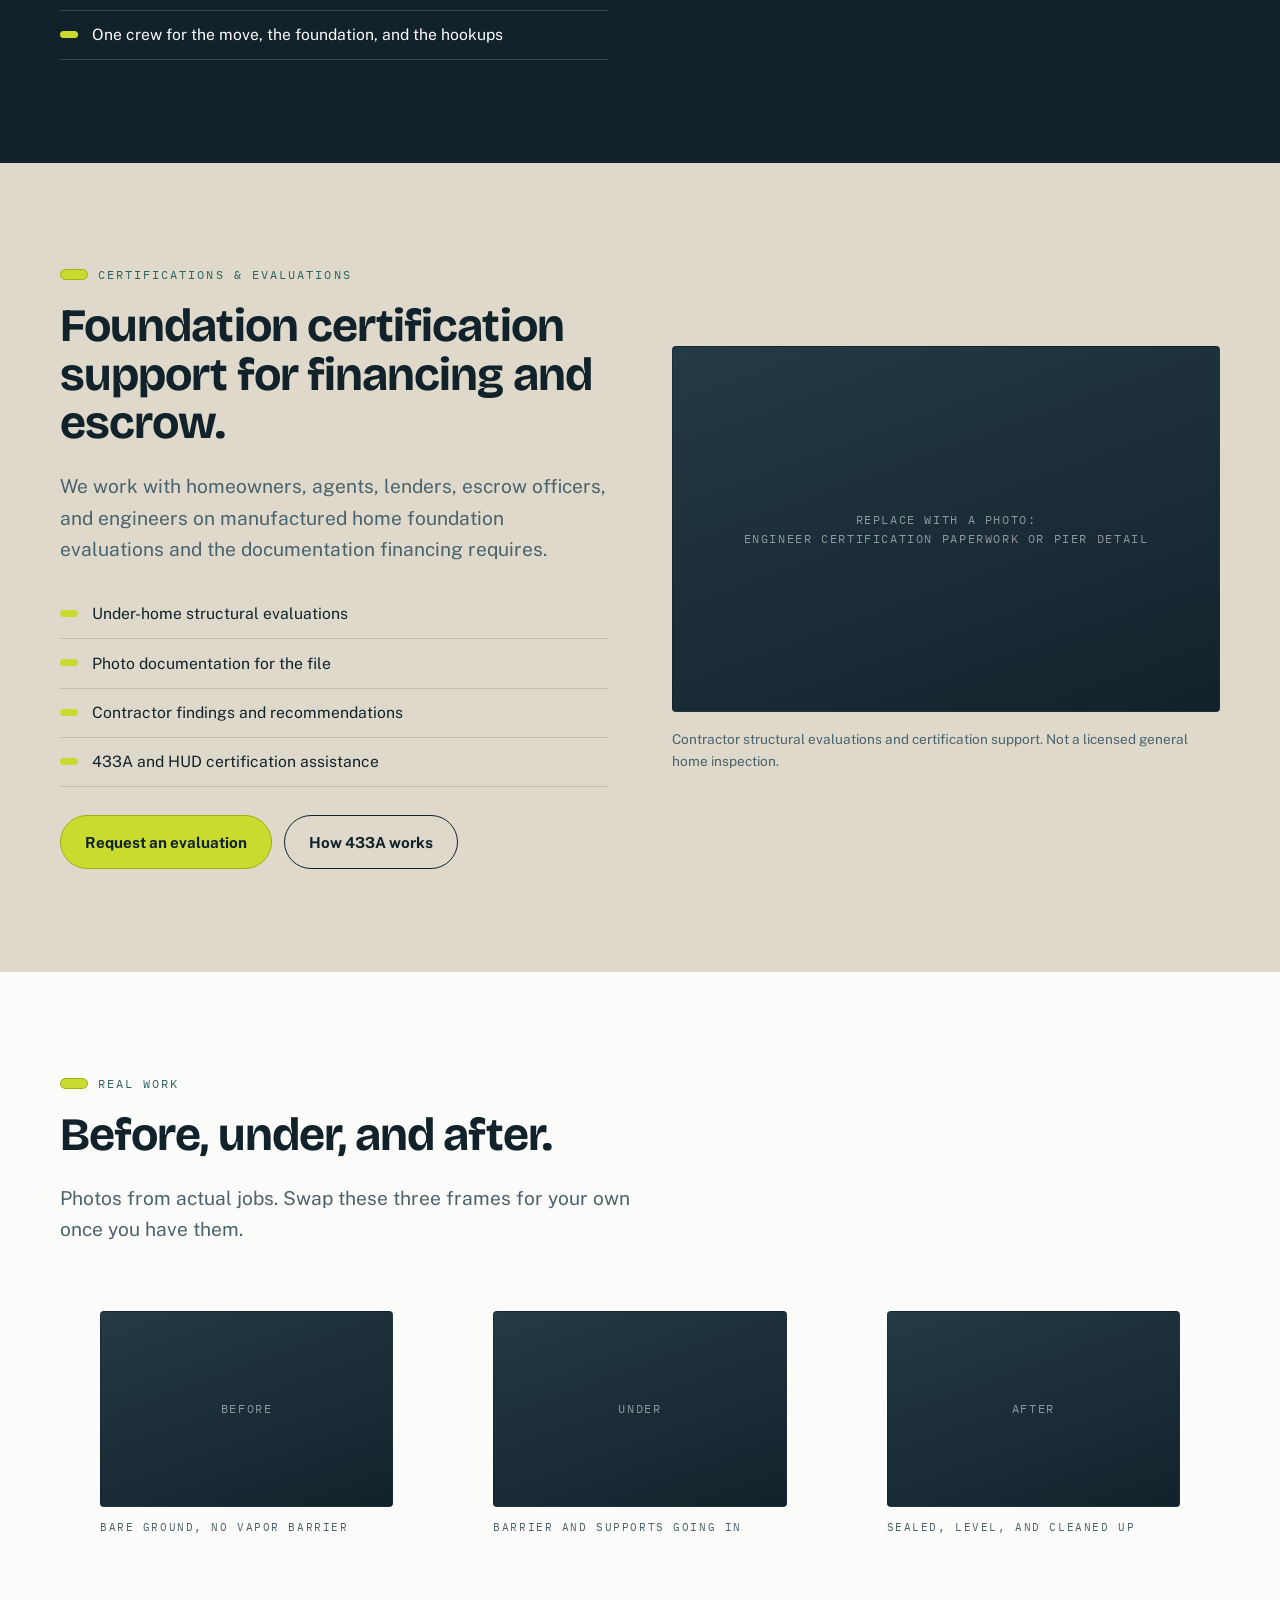
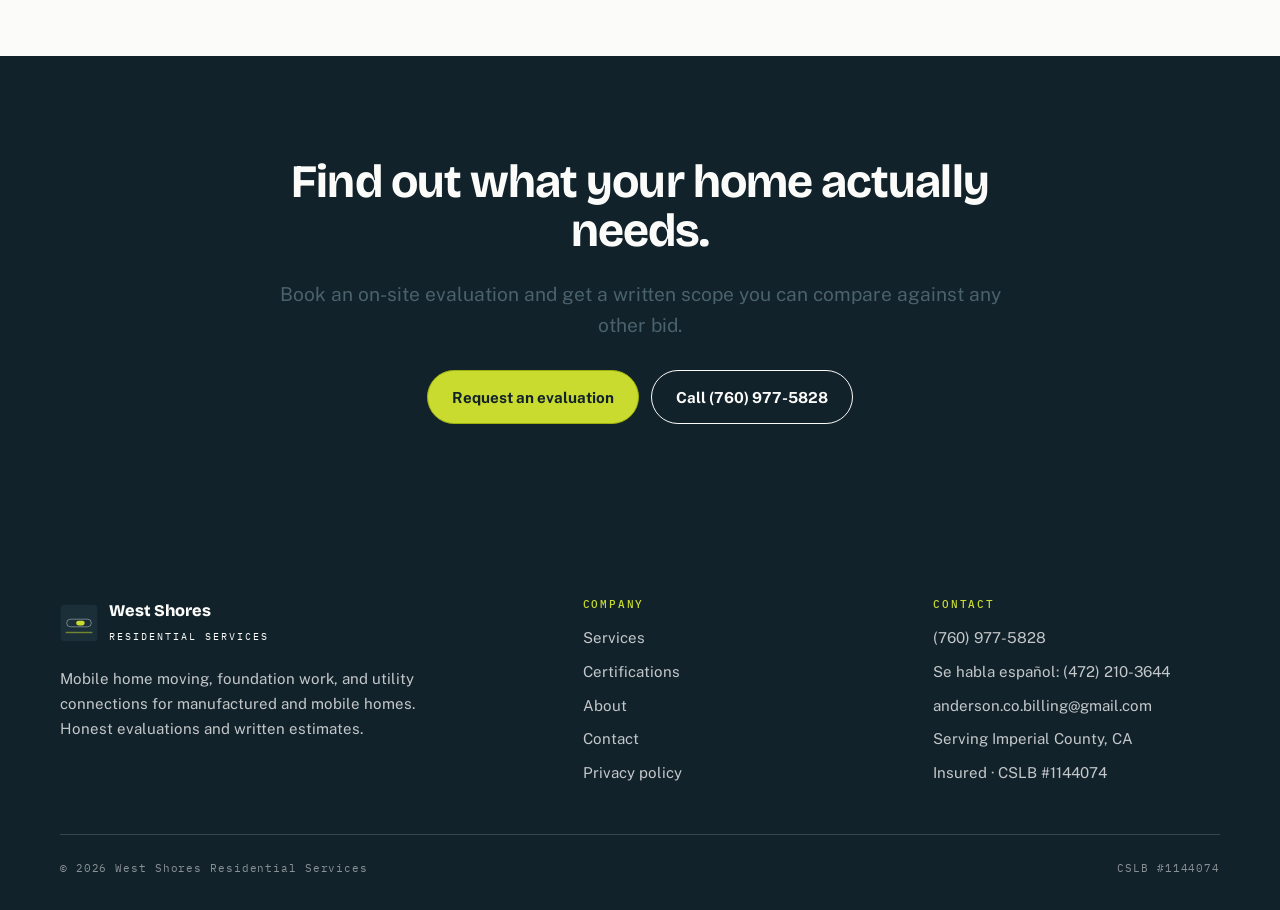
==== commit df096e53: "Publish CSLB #1144074, remove C-47/pending license language" ====
--- a/index.html
+++ b/index.html
@@ -64,7 +64,7 @@
       </div>
       <div class="trust-strip">
         <div>Insured</div>
-        <div><span class="tbd">CSLB C-47 application in progress</span></div>
+        <div>CSLB #1144074</div>
         <div>Written on-site estimates</div>
         <div>Serving Imperial County, CA</div>
       </div>
@@ -262,13 +262,13 @@
           <li>Se habla español: <a href="tel:+14722103644">(472) 210-3644</a></li>
           <li><a href="mailto:anderson.co.billing@gmail.com">anderson.co.billing@gmail.com</a></li>
           <li>Serving Imperial County, CA</li>
-          <li>Insured &middot; <span class="tbd">CA contractor license application in progress</span></li>
+          <li>Insured &middot; CSLB #1144074</li>
         </ul>
       </div>
     </div>
     <div class="colophon">
       <span>© 2026 West Shores Residential Services</span>
-      <span class="tbd">CA license application in progress</span>
+      CSLB #1144074
     </div>
   </div>
 </footer>
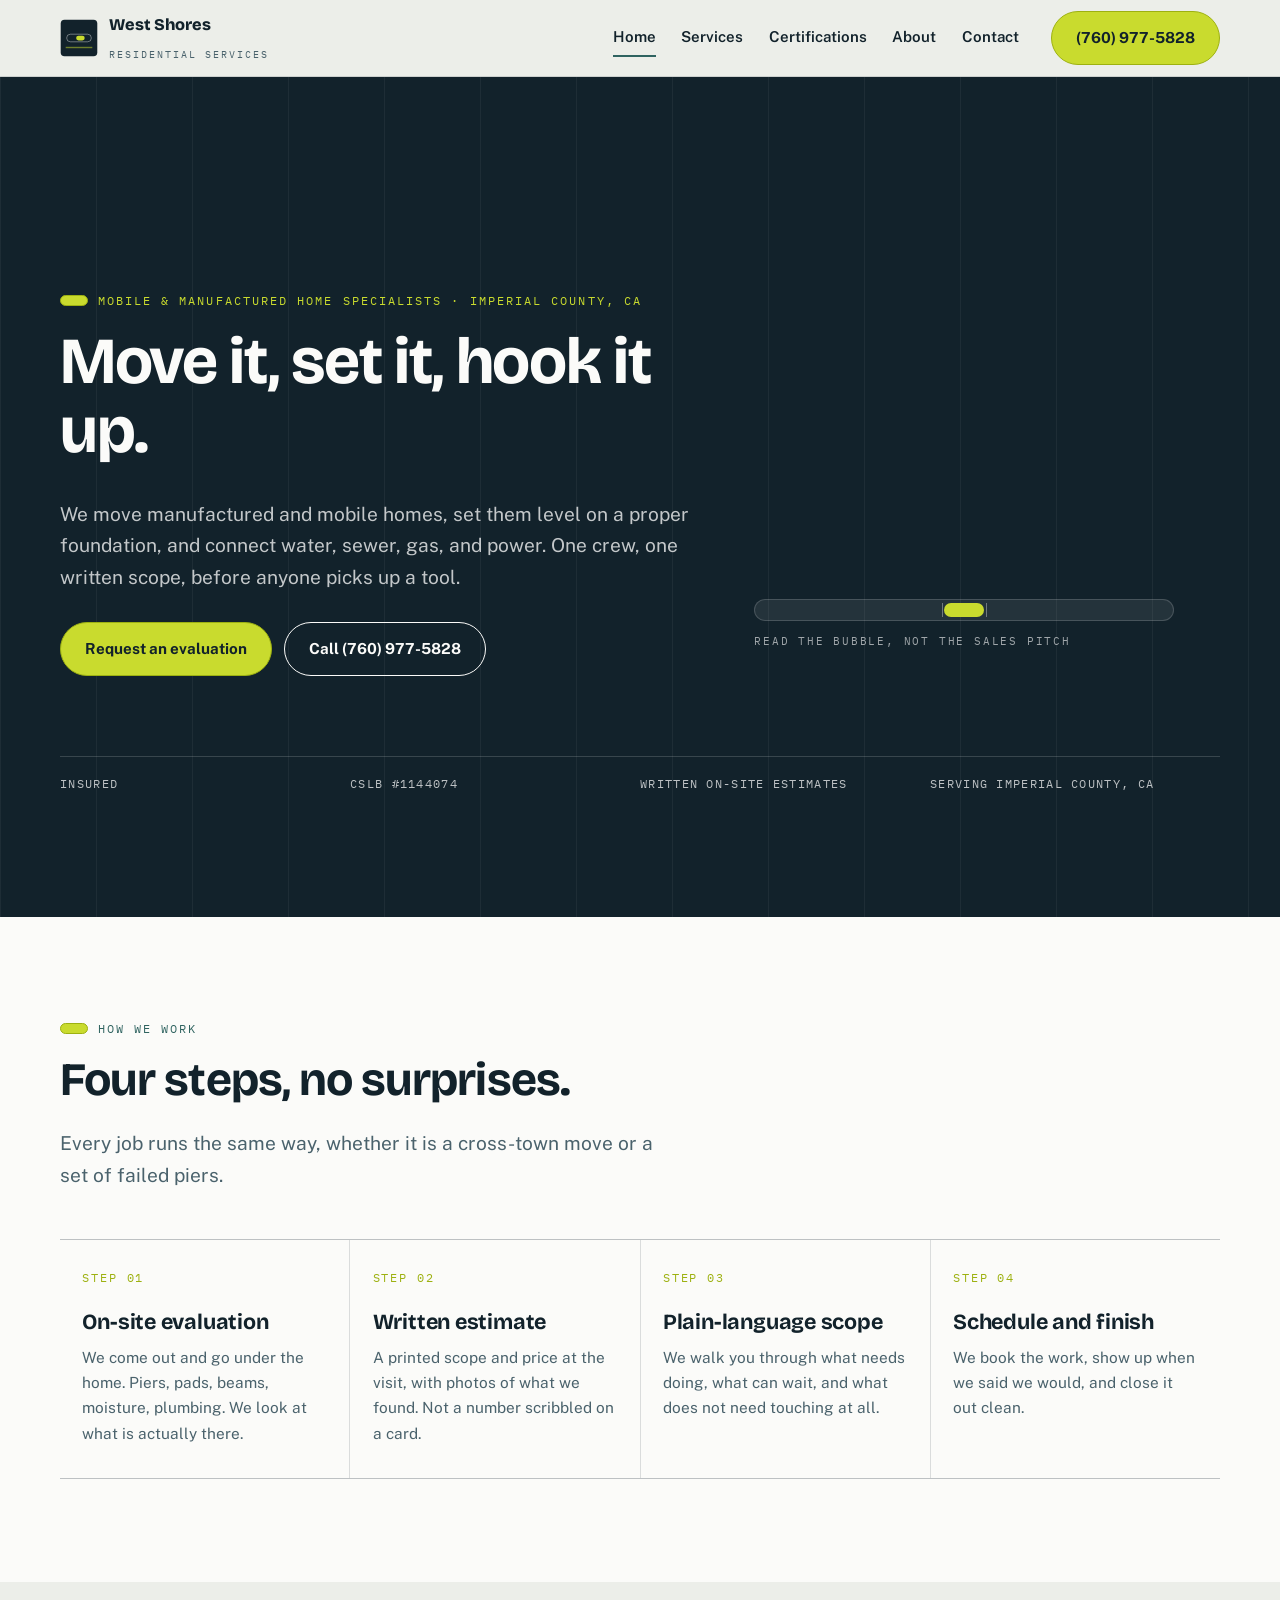
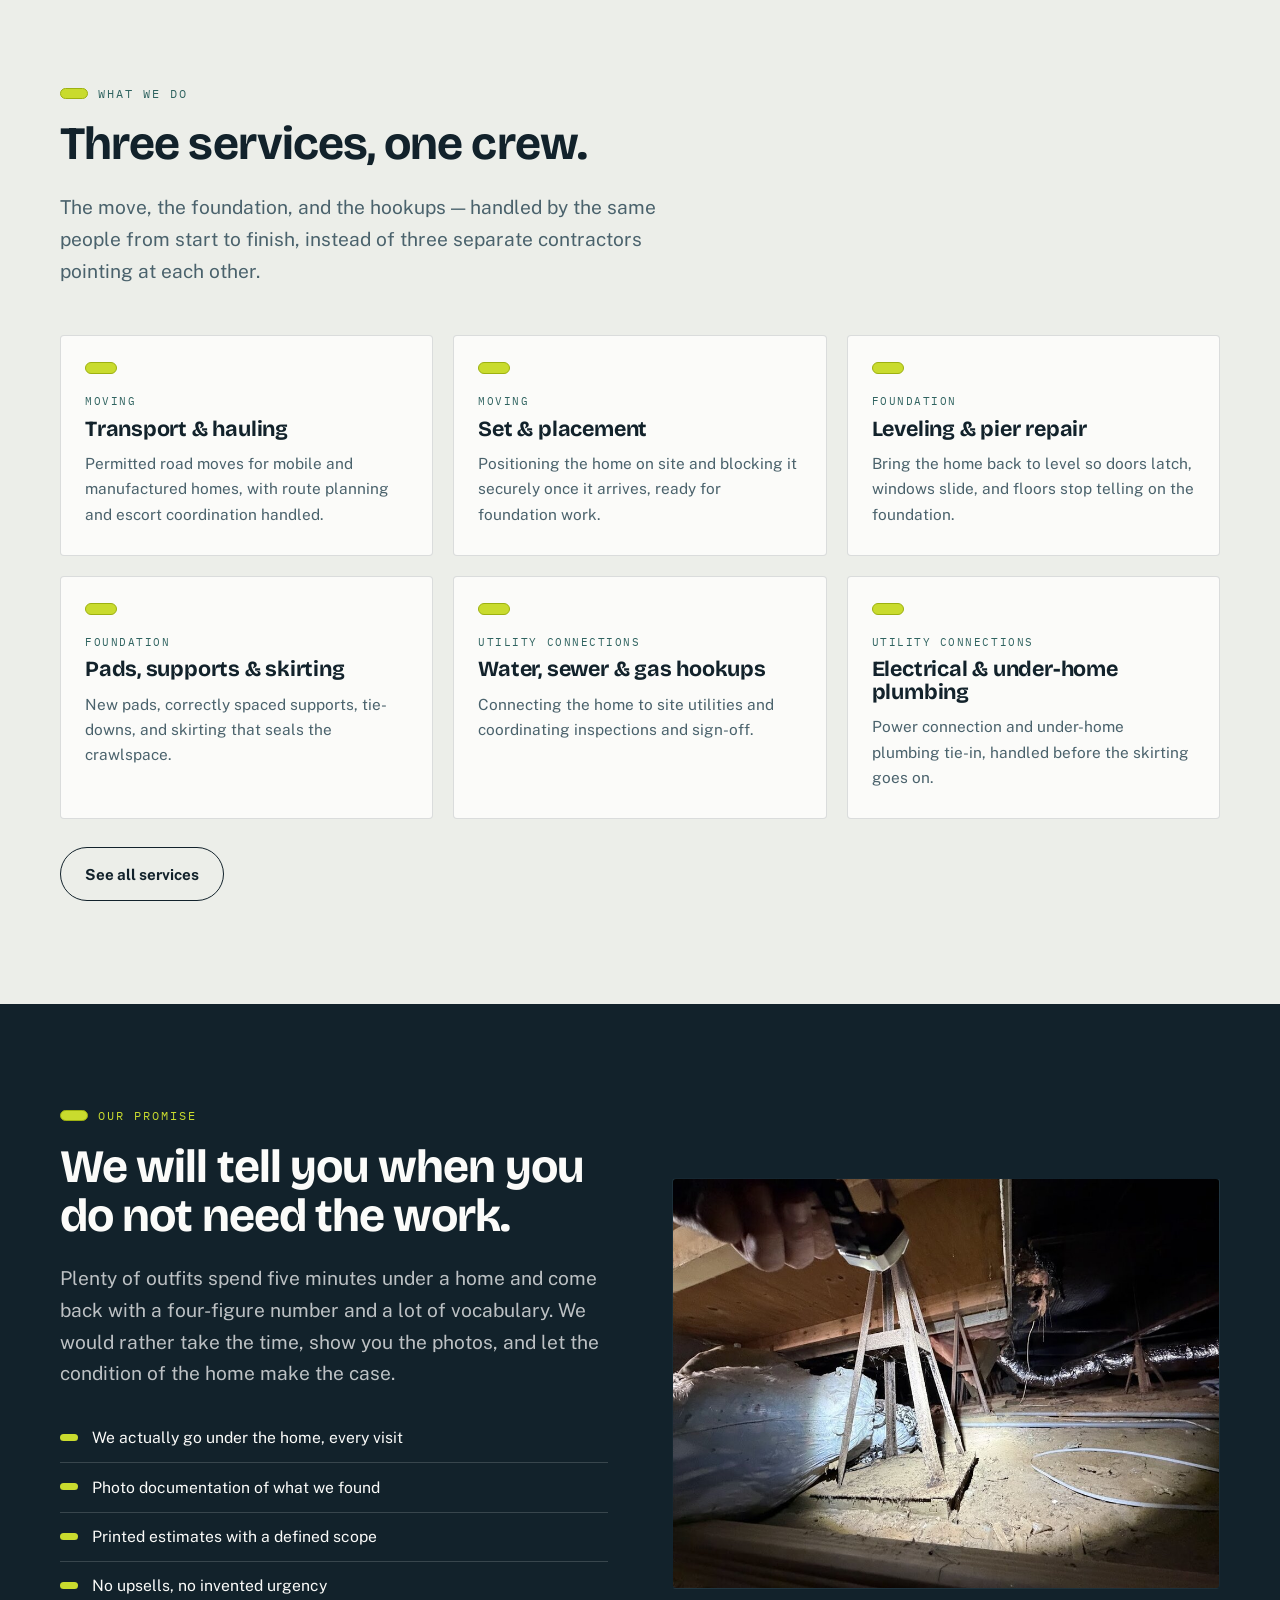
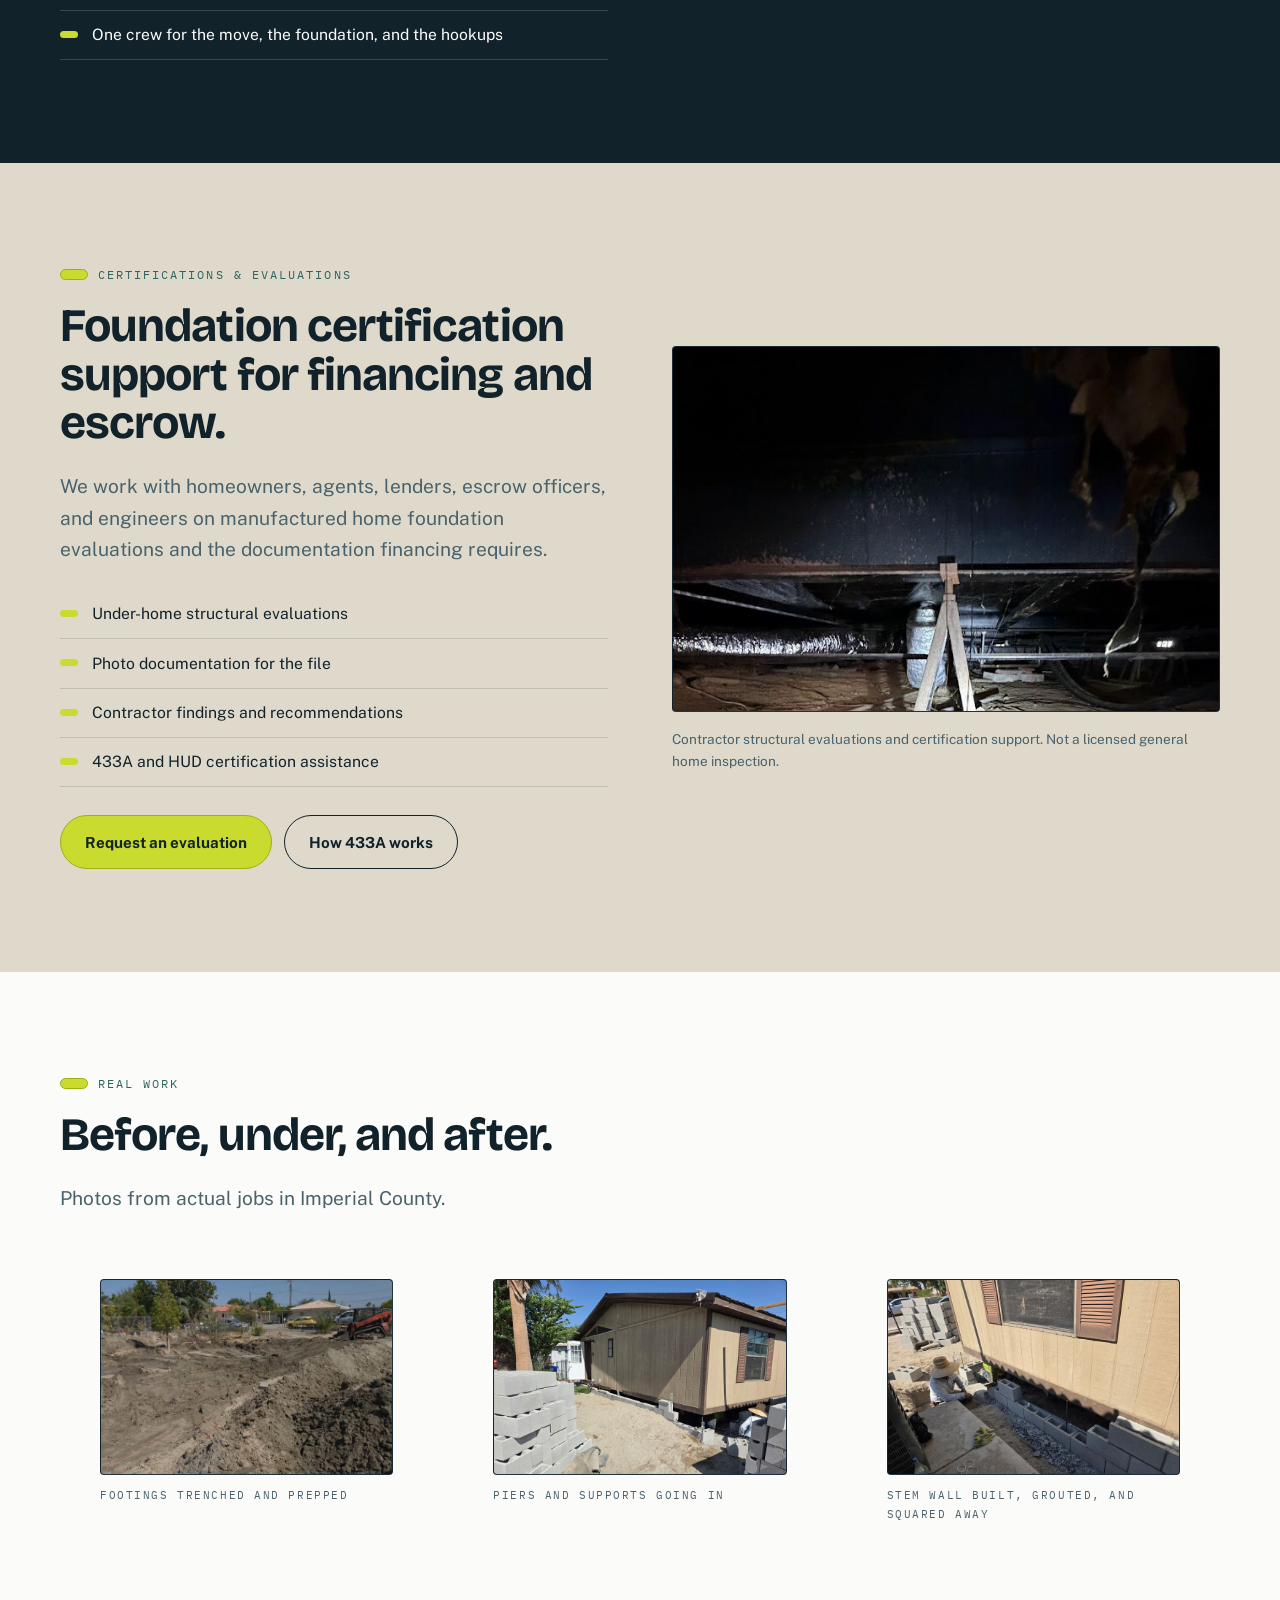
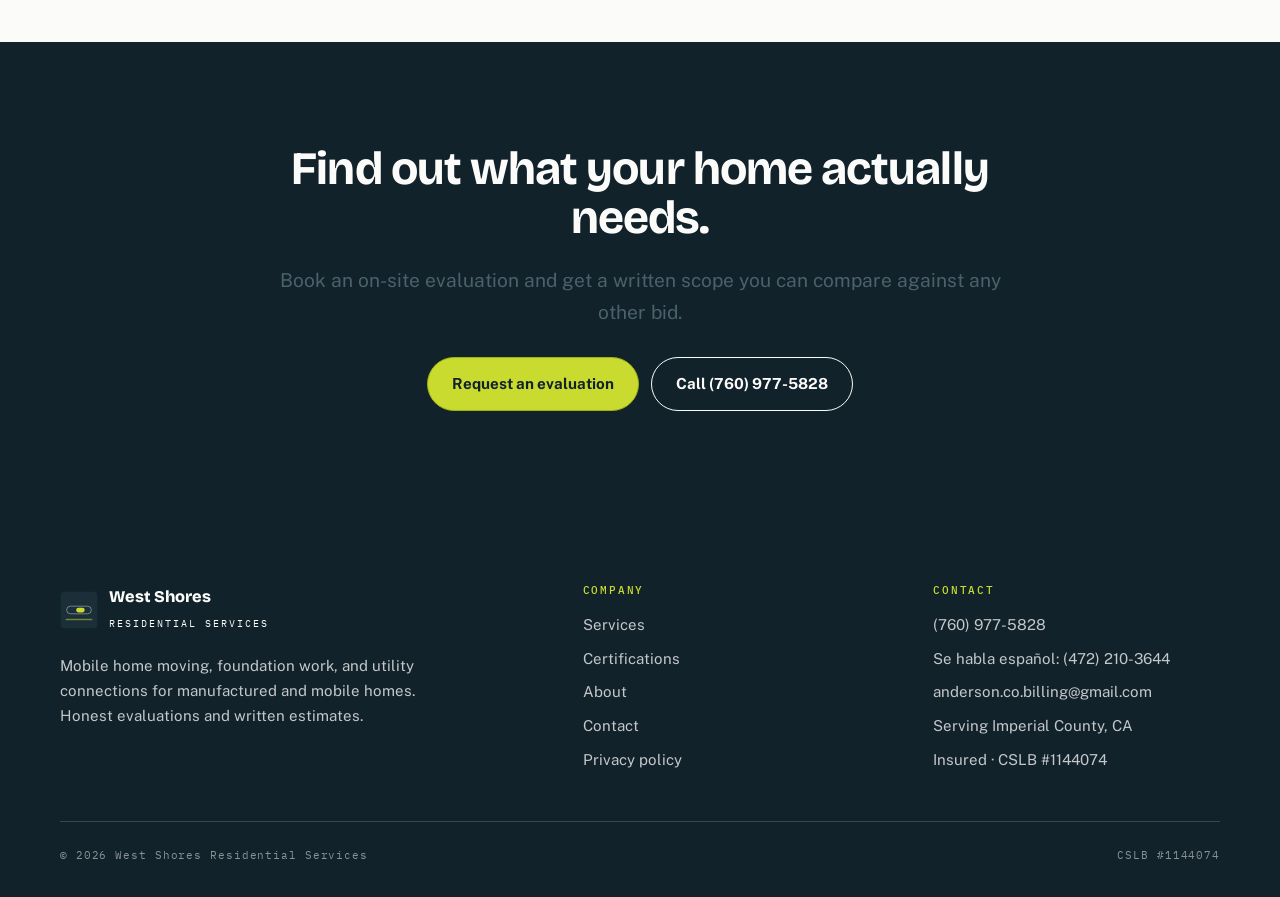
==== commit 8a38ae44: "Add real jobsite photos to homepage, about, and services pages Replaces the placeholder frames with " ====
--- a/index.html
+++ b/index.html
@@ -162,7 +162,7 @@
           <li>One crew for the move, the foundation, and the hookups</li>
         </ul>
       </div>
-      <div class="frame">Replace with a real jobsite photo:<br>crawlspace inspection in progress</div>
+      <div class="frame has-photo"><img src="images/under-pier-2.jpg" alt="Crew member inspecting under-home framing and support piers with a work light" loading="lazy"></div>
     </div>
   </section>
 
@@ -184,7 +184,7 @@
         </div>
       </div>
       <div>
-        <div class="frame frame-sm">Replace with a photo:<br>engineer certification paperwork or pier detail</div>
+        <div class="frame frame-sm has-photo"><img src="images/jack.jpg" alt="Temporary support jack detail under a manufactured home" loading="lazy"></div>
         <p class="form-note" style="margin-top:1rem">Contractor structural evaluations and certification support. Not a licensed general home inspection.</p>
       </div>
     </div>
@@ -195,20 +195,20 @@
       <div class="sec-head">
         <p class="eyebrow">Real work</p>
         <h2>Before, under, and after.</h2>
-        <p class="lede">Photos from actual jobs. Swap these three frames for your own once you have them.</p>
+        <p class="lede">Photos from actual jobs in Imperial County.</p>
       </div>
       <div class="gallery">
         <figure>
-          <div class="frame frame-sm">Before</div>
-          <figcaption>Bare ground, no vapor barrier</figcaption>
+          <div class="frame frame-sm has-photo"><img src="images/tractor-1.jpg" alt="Footing trenches excavated around a home site" loading="lazy"></div>
+          <figcaption>Footings trenched and prepped</figcaption>
         </figure>
         <figure>
-          <div class="frame frame-sm">Under</div>
-          <figcaption>Barrier and supports going in</figcaption>
+          <div class="frame frame-sm has-photo"><img src="images/back-wall-placement.jpg" alt="Cinder block piers being placed under a mobile home" loading="lazy"></div>
+          <figcaption>Piers and supports going in</figcaption>
         </figure>
         <figure>
-          <div class="frame frame-sm">After</div>
-          <figcaption>Sealed, level, and cleaned up</figcaption>
+          <div class="frame frame-sm has-photo"><img src="images/stem-wall.jpg" alt="Completed grouted stem wall along the home's foundation" loading="lazy"></div>
+          <figcaption>Stem wall built, grouted, and squared away</figcaption>
         </figure>
       </div>
     </div>
--- a/styles.css
+++ b/styles.css
@@ -404,6 +404,13 @@
   padding: 1.5rem;
 }
 .frame-sm { aspect-ratio: 3 / 2; }
+.frame.has-photo { padding: 0; overflow: hidden; }
+.frame.has-photo img {
+  width: 100%;
+  height: 100%;
+  object-fit: cover;
+  display: block;
+}
 
 /* ---------- gallery ---------- */
 .gallery { display: grid; grid-template-columns: repeat(3, 1fr); gap: 1.25rem; }
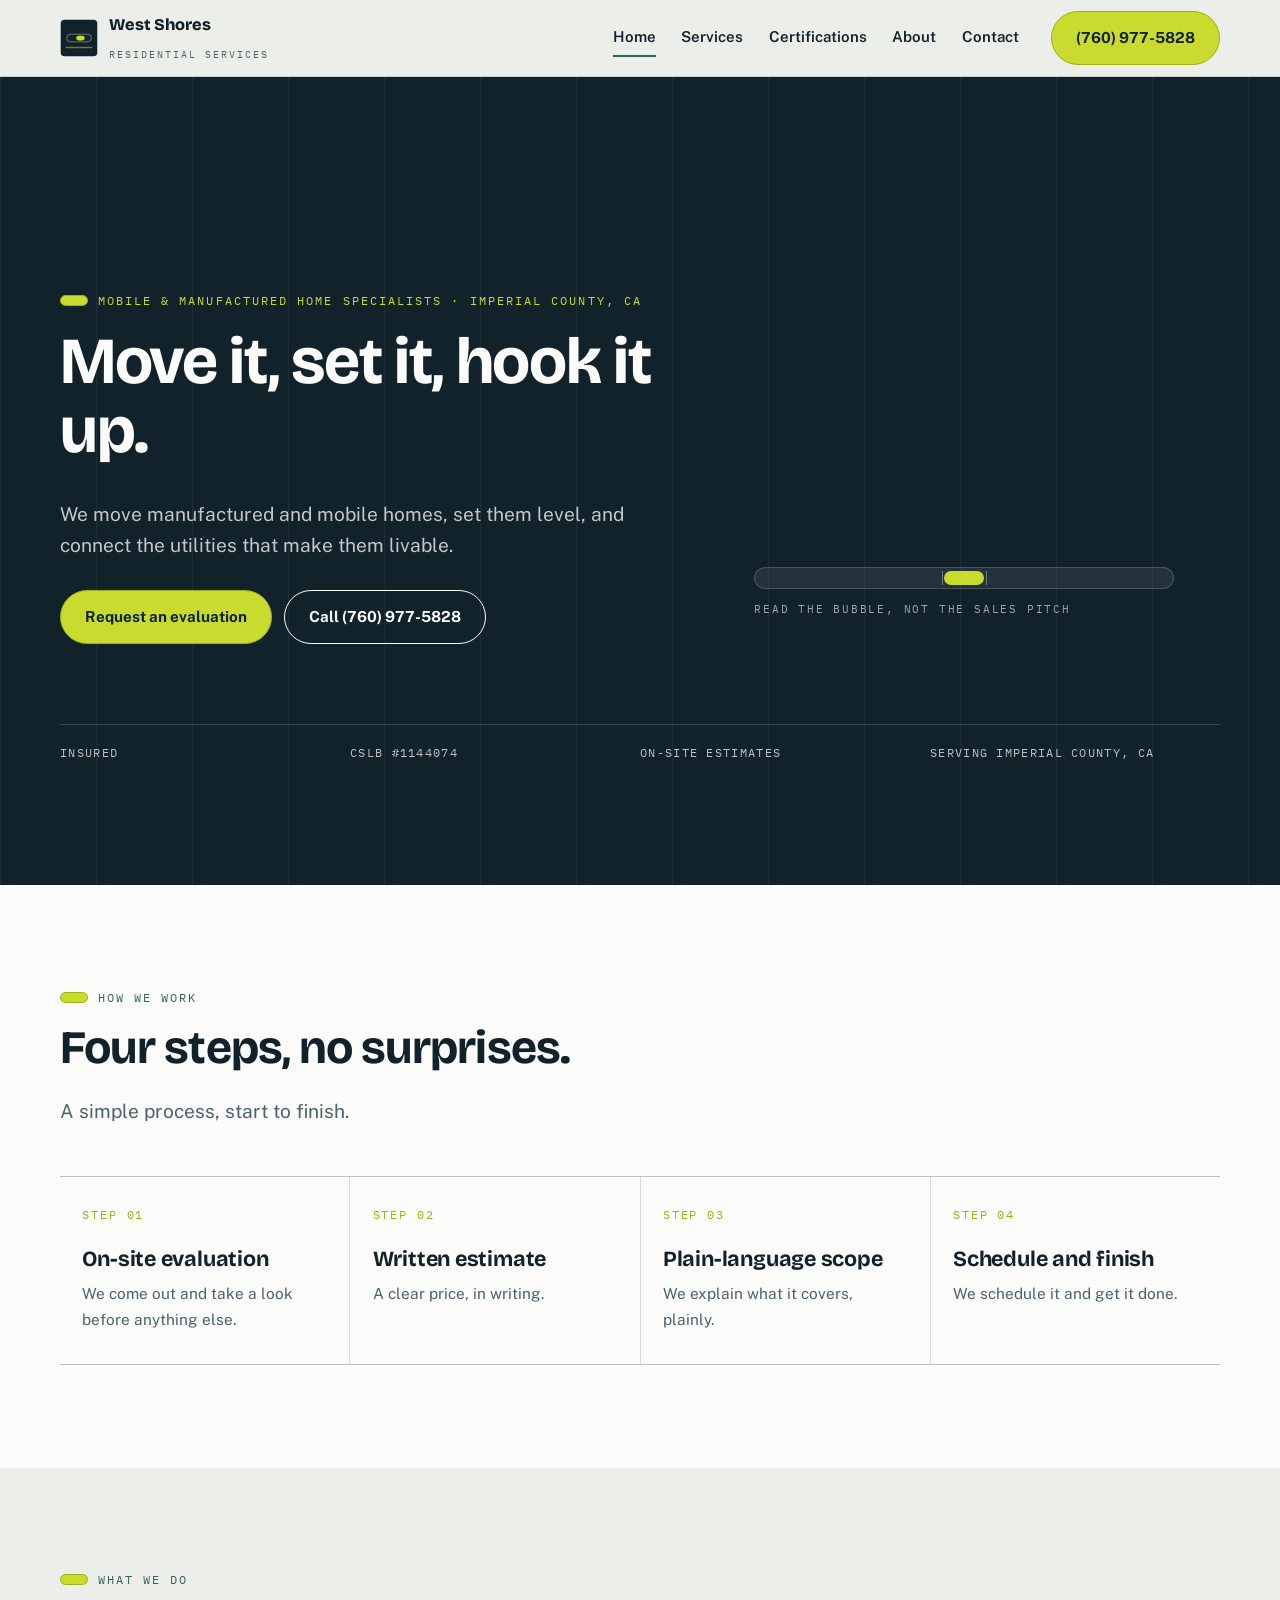
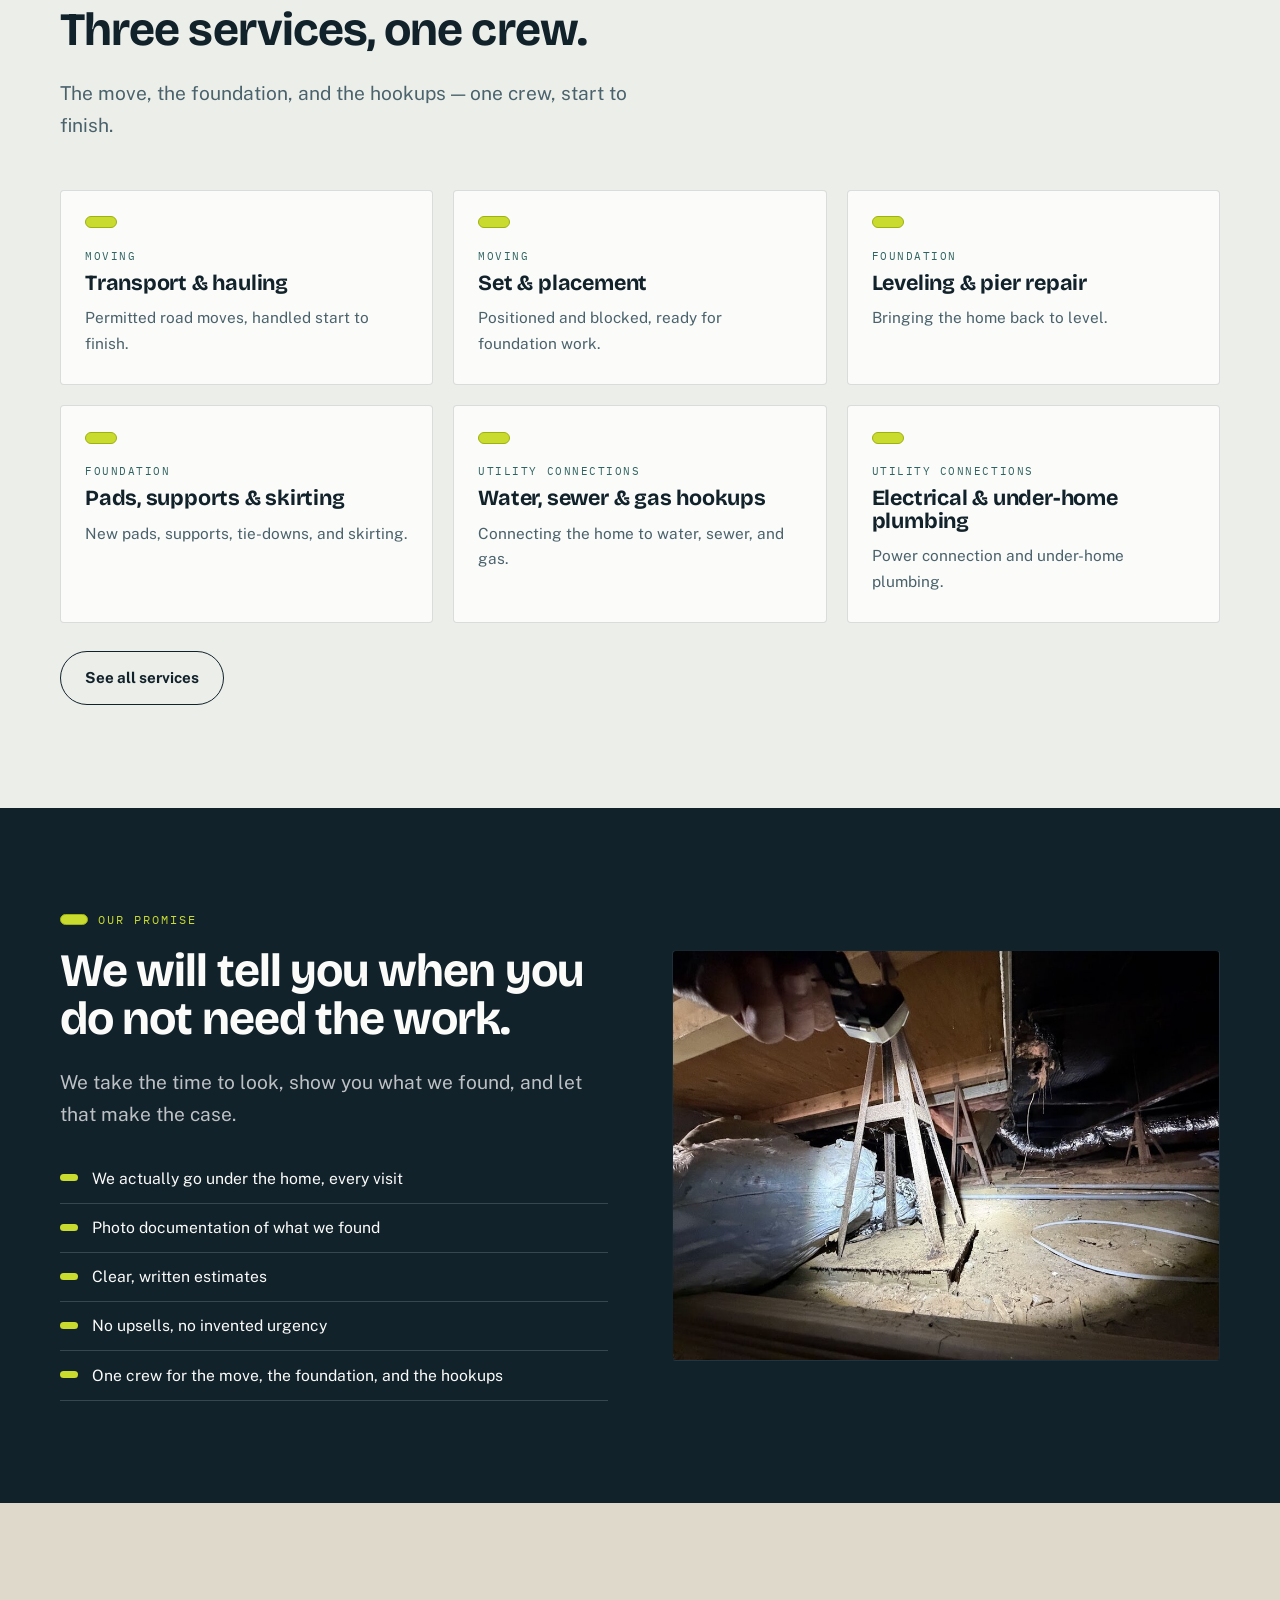
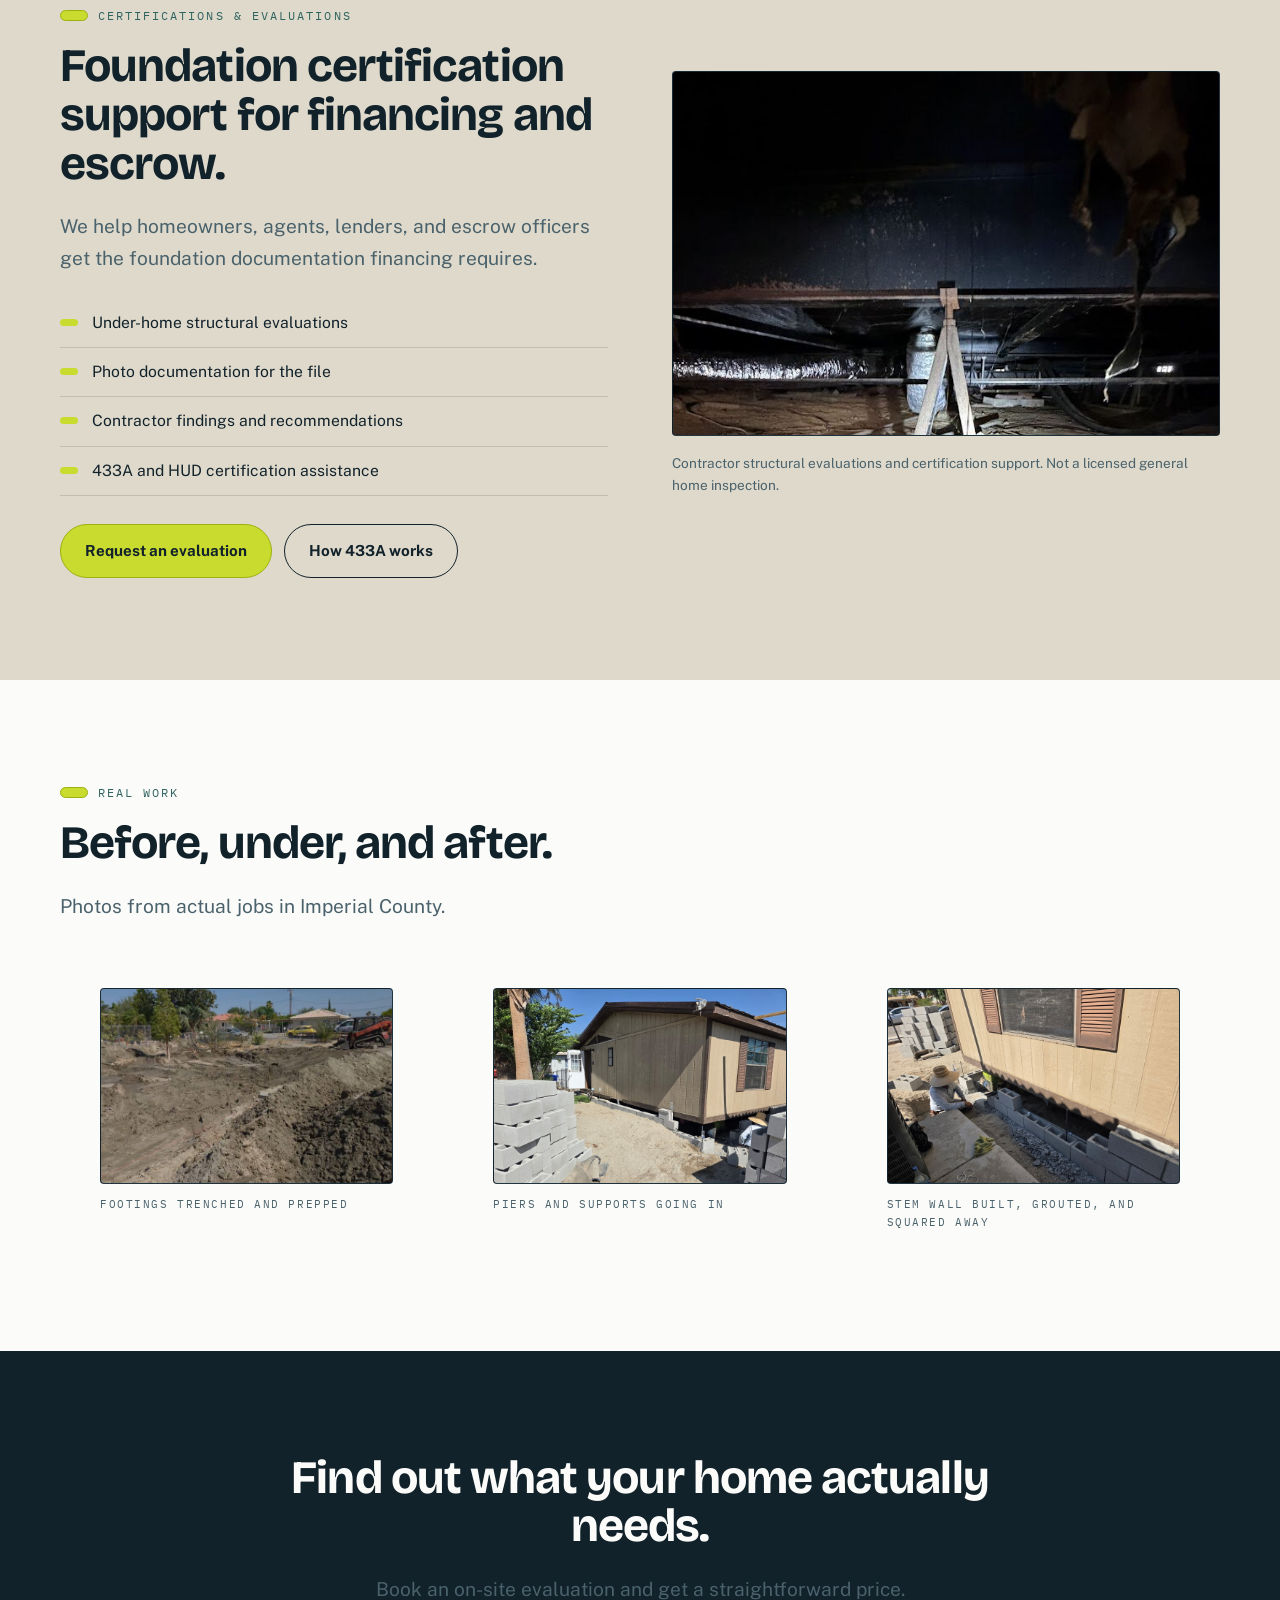
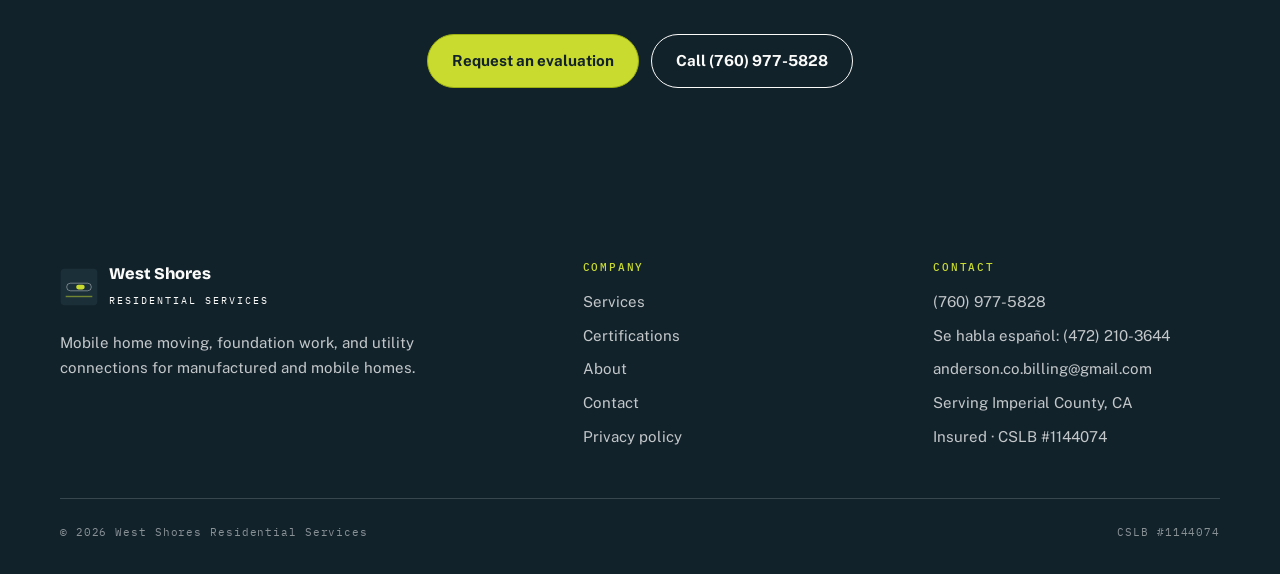
==== commit f10685b5: "Simplify site copy and finish remaining placeholders Trims wordy/overly specific copy sitewide to sh" ====
--- a/index.html
+++ b/index.html
@@ -51,7 +51,7 @@
         <div>
           <p class="eyebrow">Mobile &amp; manufactured home specialists · Imperial County, CA</p>
           <h1>Move it, set it, hook it up.</h1>
-          <p class="lede">We move manufactured and mobile homes, set them level on a proper foundation, and connect water, sewer, gas, and power. One crew, one written scope, before anyone picks up a tool.</p>
+          <p class="lede">We move manufactured and mobile homes, set them level, and connect the utilities that make them livable.</p>
           <div class="btn-row">
             <a class="btn btn-primary" href="contact.html">Request an evaluation</a>
             <a class="btn btn-ghost" href="tel:+17609775828">Call (760) 977-5828</a>
@@ -65,7 +65,7 @@
       <div class="trust-strip">
         <div>Insured</div>
         <div>CSLB #1144074</div>
-        <div>Written on-site estimates</div>
+        <div>On-site estimates</div>
         <div>Serving Imperial County, CA</div>
       </div>
     </div>
@@ -76,28 +76,28 @@
       <div class="sec-head">
         <p class="eyebrow">How we work</p>
         <h2>Four steps, no surprises.</h2>
-        <p class="lede">Every job runs the same way, whether it is a cross-town move or a set of failed piers.</p>
+        <p class="lede">A simple process, start to finish.</p>
       </div>
       <div class="steps">
         <div class="step">
           <span class="step-no">STEP 01</span>
           <h3>On-site evaluation</h3>
-          <p>We come out and go under the home. Piers, pads, beams, moisture, plumbing. We look at what is actually there.</p>
+          <p>We come out and take a look before anything else.</p>
         </div>
         <div class="step">
           <span class="step-no">STEP 02</span>
           <h3>Written estimate</h3>
-          <p>A printed scope and price at the visit, with photos of what we found. Not a number scribbled on a card.</p>
+          <p>A clear price, in writing.</p>
         </div>
         <div class="step">
           <span class="step-no">STEP 03</span>
           <h3>Plain-language scope</h3>
-          <p>We walk you through what needs doing, what can wait, and what does not need touching at all.</p>
+          <p>We explain what it covers, plainly.</p>
         </div>
         <div class="step">
           <span class="step-no">STEP 04</span>
           <h3>Schedule and finish</h3>
-          <p>We book the work, show up when we said we would, and close it out clean.</p>
+          <p>We schedule it and get it done.</p>
         </div>
       </div>
     </div>
@@ -108,38 +108,38 @@
       <div class="sec-head">
         <p class="eyebrow">What we do</p>
         <h2>Three services, one crew.</h2>
-        <p class="lede">The move, the foundation, and the hookups &mdash; handled by the same people from start to finish, instead of three separate contractors pointing at each other.</p>
+        <p class="lede">The move, the foundation, and the hookups &mdash; one crew, start to finish.</p>
       </div>
       <div class="cards">
         <div class="card">
           <span class="card-kicker">Moving</span>
           <h3>Transport &amp; hauling</h3>
-          <p>Permitted road moves for mobile and manufactured homes, with route planning and escort coordination handled.</p>
+          <p>Permitted road moves, handled start to finish.</p>
         </div>
         <div class="card">
           <span class="card-kicker">Moving</span>
           <h3>Set &amp; placement</h3>
-          <p>Positioning the home on site and blocking it securely once it arrives, ready for foundation work.</p>
+          <p>Positioned and blocked, ready for foundation work.</p>
         </div>
         <div class="card">
           <span class="card-kicker">Foundation</span>
           <h3>Leveling &amp; pier repair</h3>
-          <p>Bring the home back to level so doors latch, windows slide, and floors stop telling on the foundation.</p>
+          <p>Bringing the home back to level.</p>
         </div>
         <div class="card">
           <span class="card-kicker">Foundation</span>
           <h3>Pads, supports &amp; skirting</h3>
-          <p>New pads, correctly spaced supports, tie-downs, and skirting that seals the crawlspace.</p>
+          <p>New pads, supports, tie-downs, and skirting.</p>
         </div>
         <div class="card">
           <span class="card-kicker">Utility connections</span>
           <h3>Water, sewer &amp; gas hookups</h3>
-          <p>Connecting the home to site utilities and coordinating inspections and sign-off.</p>
+          <p>Connecting the home to water, sewer, and gas.</p>
         </div>
         <div class="card">
           <span class="card-kicker">Utility connections</span>
           <h3>Electrical &amp; under-home plumbing</h3>
-          <p>Power connection and under-home plumbing tie-in, handled before the skirting goes on.</p>
+          <p>Power connection and under-home plumbing.</p>
         </div>
       </div>
       <div class="btn-row">
@@ -153,11 +153,11 @@
       <div>
         <p class="eyebrow">Our promise</p>
         <h2>We will tell you when you do not need the work.</h2>
-        <p class="lede">Plenty of outfits spend five minutes under a home and come back with a four-figure number and a lot of vocabulary. We would rather take the time, show you the photos, and let the condition of the home make the case.</p>
+        <p class="lede">We take the time to look, show you what we found, and let that make the case.</p>
         <ul class="checks">
           <li>We actually go under the home, every visit</li>
           <li>Photo documentation of what we found</li>
-          <li>Printed estimates with a defined scope</li>
+          <li>Clear, written estimates</li>
           <li>No upsells, no invented urgency</li>
           <li>One crew for the move, the foundation, and the hookups</li>
         </ul>
@@ -171,7 +171,7 @@
       <div>
         <p class="eyebrow">Certifications &amp; evaluations</p>
         <h2>Foundation certification support for financing and escrow.</h2>
-        <p class="lede">We work with homeowners, agents, lenders, escrow officers, and engineers on manufactured home foundation evaluations and the documentation financing requires.</p>
+        <p class="lede">We help homeowners, agents, lenders, and escrow officers get the foundation documentation financing requires.</p>
         <ul class="checks">
           <li>Under-home structural evaluations</li>
           <li>Photo documentation for the file</li>
@@ -217,7 +217,7 @@
   <section class="cta">
     <div class="wrap">
       <h2>Find out what your home actually needs.</h2>
-      <p class="lede" style="margin-inline:auto">Book an on-site evaluation and get a written scope you can compare against any other bid.</p>
+      <p class="lede" style="margin-inline:auto">Book an on-site evaluation and get a straightforward price.</p>
       <div class="btn-row">
         <a class="btn btn-primary" href="contact.html">Request an evaluation</a>
         <a class="btn btn-ghost" href="tel:+17609775828">Call (760) 977-5828</a>
@@ -243,7 +243,7 @@
             <span class="brand-sub">Residential Services</span>
           </span>
         </a>
-        <p style="margin-top:1.2rem;max-width:44ch">Mobile home moving, foundation work, and utility connections for manufactured and mobile homes. Honest evaluations and written estimates.</p>
+        <p style="margin-top:1.2rem;max-width:44ch">Mobile home moving, foundation work, and utility connections for manufactured and mobile homes.</p>
       </div>
       <div>
         <h4>Company</h4>
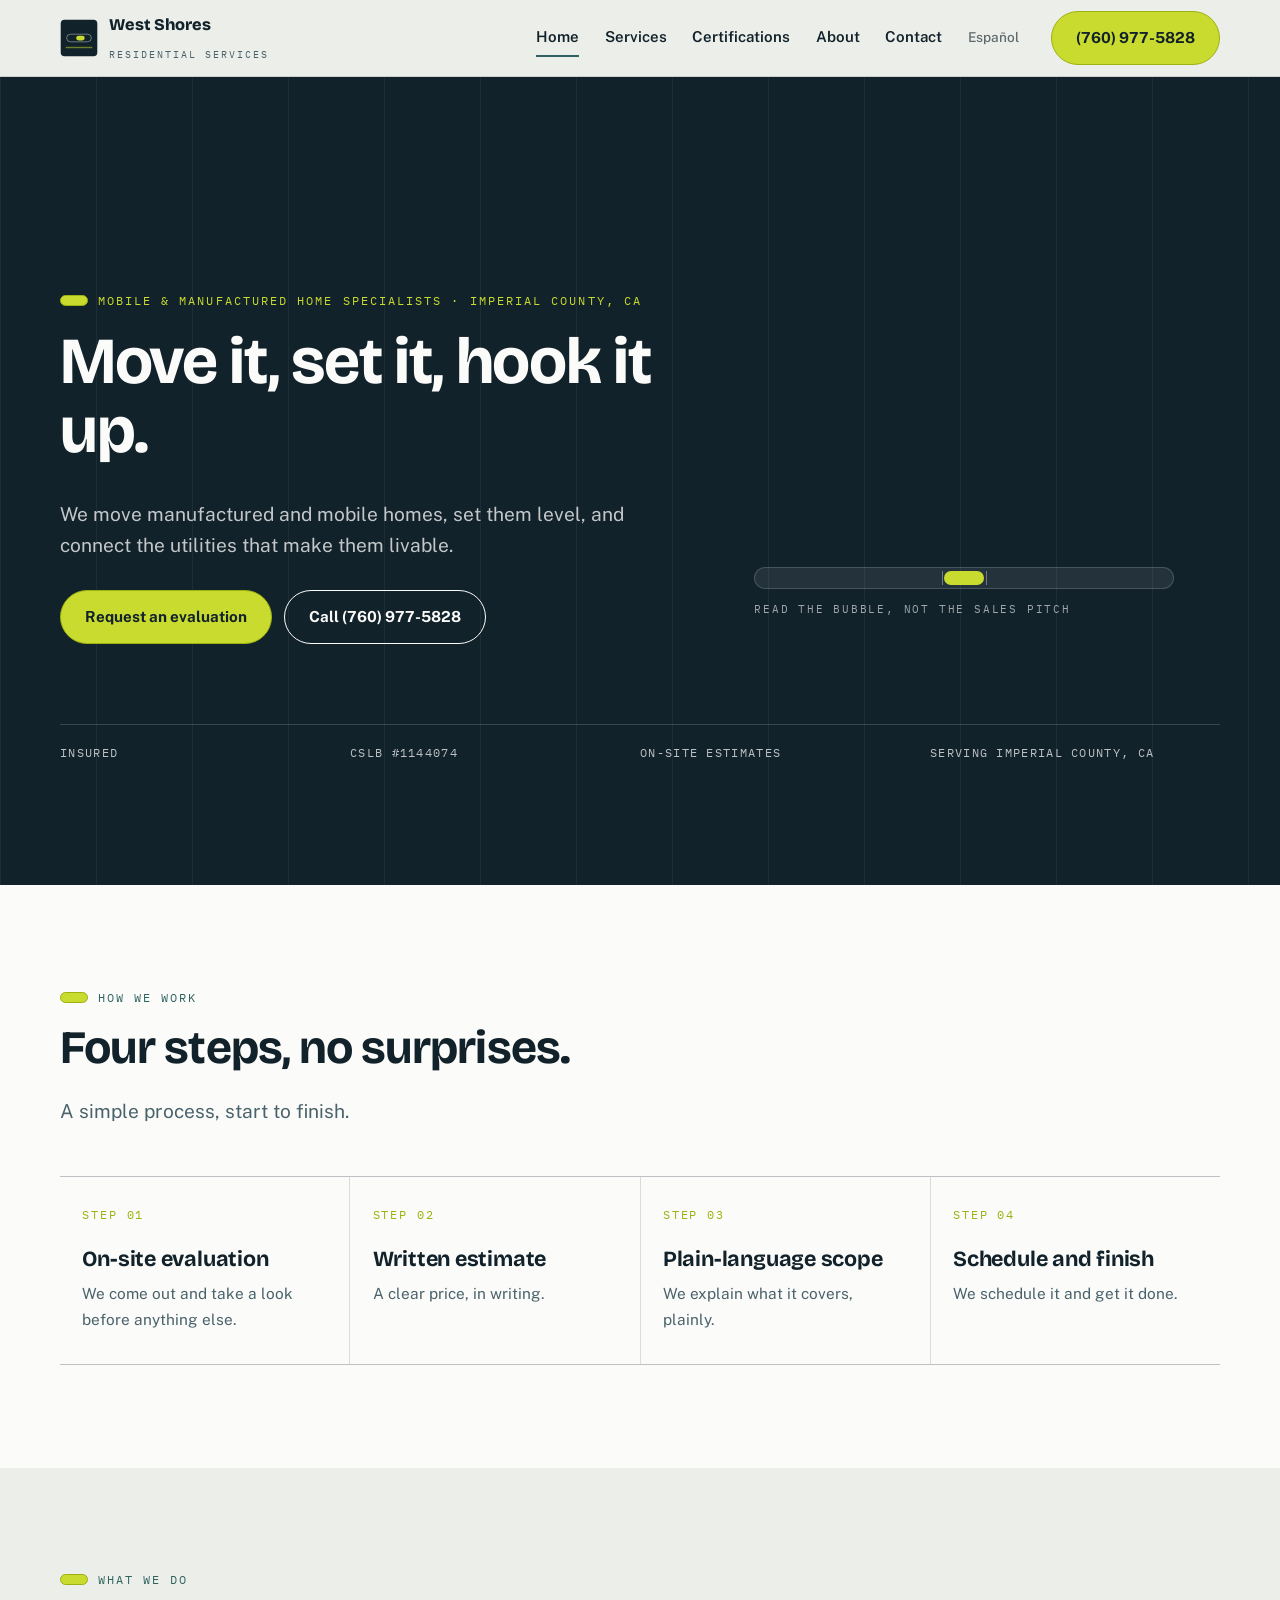
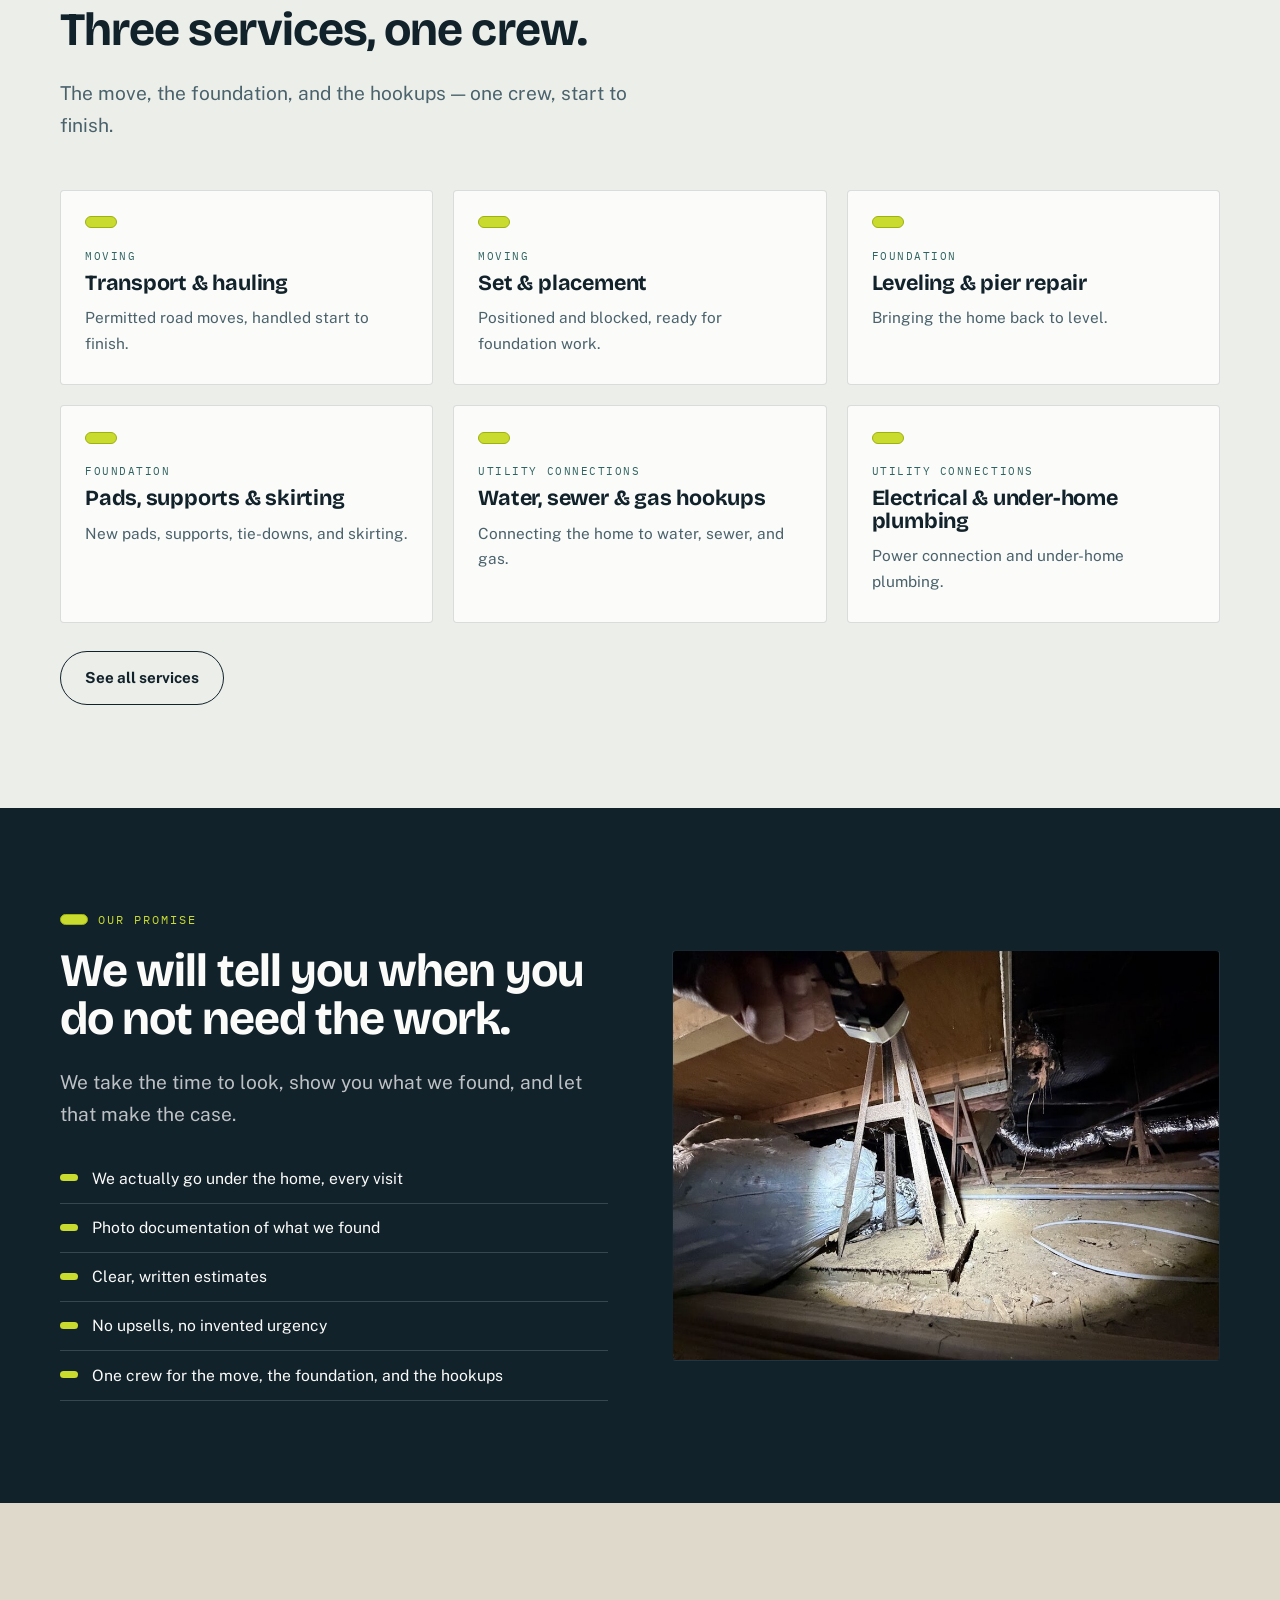
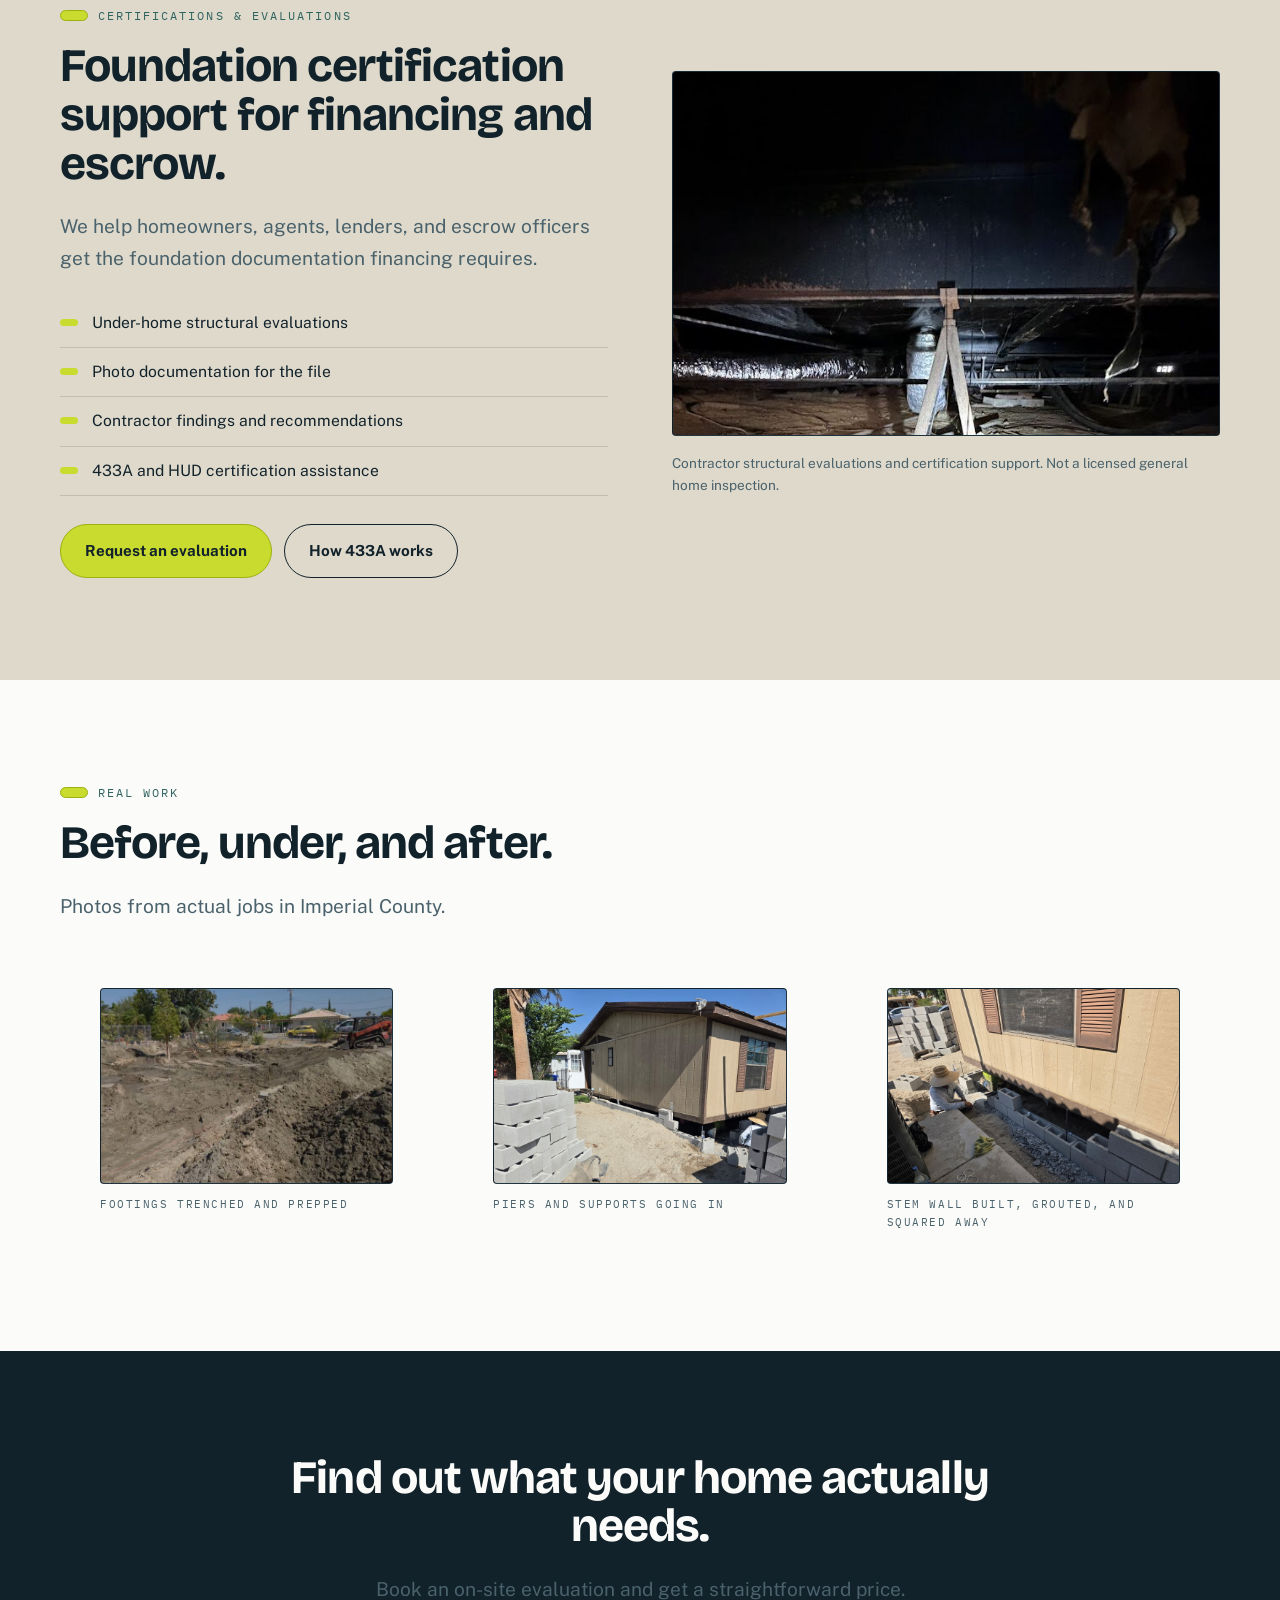
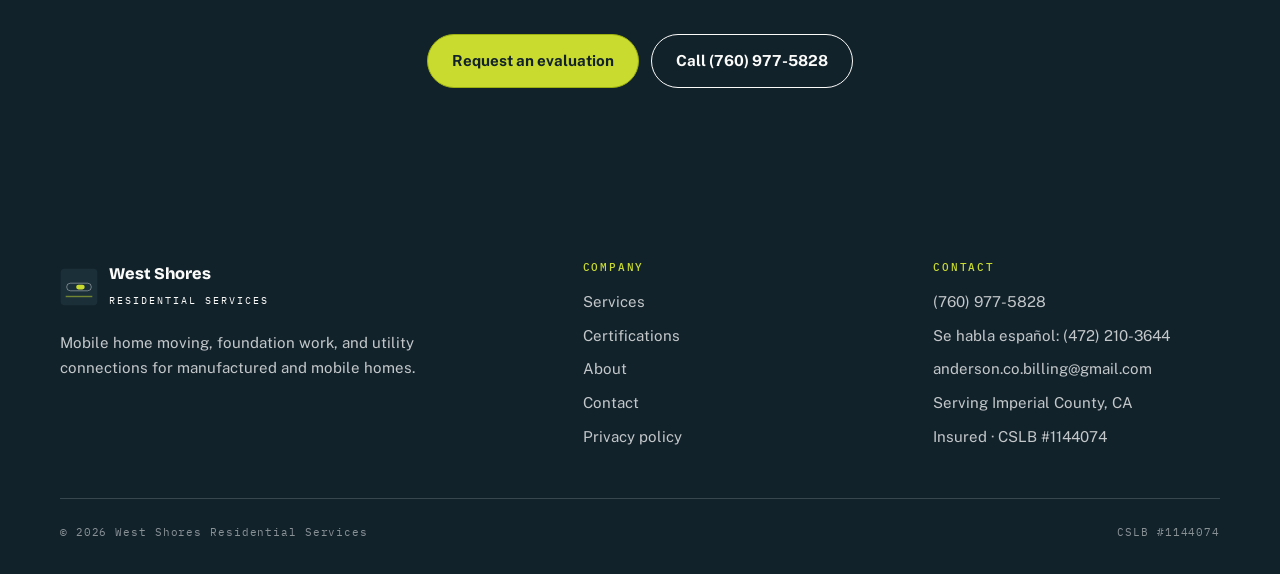
==== commit f045ba17: "Add Spanish version of the site under /es/ Static mirror pages (index/services/certifications/about/" ====
--- a/index.html
+++ b/index.html
@@ -12,14 +12,17 @@
 <link rel="preconnect" href="https://fonts.googleapis.com">
 <link rel="preconnect" href="https://fonts.gstatic.com" crossorigin>
 <link href="https://fonts.googleapis.com/css2?family=Bricolage+Grotesque:opsz,wght@12..96,700;12..96,800&family=IBM+Plex+Mono:wght@400;500&family=Public+Sans:wght@400;600;700&display=swap" rel="stylesheet">
-<link rel="stylesheet" href="styles.css">
+<link rel="stylesheet" href="/styles.css">
+<link rel="alternate" hreflang="en" href="https://westshoresresidential.online/index.html">
+<link rel="alternate" hreflang="es" href="https://westshoresresidential.online/es/index.html">
+<link rel="alternate" hreflang="x-default" href="https://westshoresresidential.online/index.html">
 </head>
 <body>
 <a class="skip" href="#main">Skip to content</a>
 
 <header class="site-header">
   <div class="wrap header-inner">
-    <a class="brand" href="index.html">
+    <a class="brand" href="/index.html">
       <svg class="brand-mark" viewBox="0 0 40 40" aria-hidden="true">
         <rect x="0.75" y="0.75" width="38.5" height="38.5" rx="4" fill="#12222b"/>
         <rect x="7" y="16" width="26" height="8" rx="4" fill="none" stroke="#ffffff" stroke-opacity="0.4"/>
@@ -33,11 +36,12 @@
     </a>
     <button class="nav-toggle" aria-expanded="false" aria-controls="nav">Menu</button>
     <nav class="nav" id="nav">
-      <a href="index.html" aria-current="page">Home</a>
-      <a href="services.html">Services</a>
-      <a href="certifications.html">Certifications</a>
-      <a href="about.html">About</a>
-      <a href="contact.html">Contact</a>
+      <a href="/index.html" aria-current="page">Home</a>
+      <a href="/services.html">Services</a>
+      <a href="/certifications.html">Certifications</a>
+      <a href="/about.html">About</a>
+      <a href="/contact.html">Contact</a>
+      <a href="/es/index.html" class="lang-switch">Español</a>
     </nav>
     <a class="btn btn-primary header-call" href="tel:+17609775828">(760) 977-5828</a>
   </div>
@@ -53,7 +57,7 @@
           <h1>Move it, set it, hook it up.</h1>
           <p class="lede">We move manufactured and mobile homes, set them level, and connect the utilities that make them livable.</p>
           <div class="btn-row">
-            <a class="btn btn-primary" href="contact.html">Request an evaluation</a>
+            <a class="btn btn-primary" href="/contact.html">Request an evaluation</a>
             <a class="btn btn-ghost" href="tel:+17609775828">Call (760) 977-5828</a>
           </div>
         </div>
@@ -143,7 +147,7 @@
         </div>
       </div>
       <div class="btn-row">
-        <a class="btn btn-ghost" href="services.html">See all services</a>
+        <a class="btn btn-ghost" href="/services.html">See all services</a>
       </div>
     </div>
   </section>
@@ -162,7 +166,7 @@
           <li>One crew for the move, the foundation, and the hookups</li>
         </ul>
       </div>
-      <div class="frame has-photo"><img src="images/under-pier-2.jpg" alt="Crew member inspecting under-home framing and support piers with a work light" loading="lazy"></div>
+      <div class="frame has-photo"><img src="/images/under-pier-2.jpg" alt="Crew member inspecting under-home framing and support piers with a work light" loading="lazy"></div>
     </div>
   </section>
 
@@ -179,12 +183,12 @@
           <li>433A and HUD certification assistance</li>
         </ul>
         <div class="btn-row">
-          <a class="btn btn-primary" href="contact.html">Request an evaluation</a>
-          <a class="btn btn-ghost" href="certifications.html">How 433A works</a>
-        </div>
-      </div>
-      <div>
-        <div class="frame frame-sm has-photo"><img src="images/jack.jpg" alt="Temporary support jack detail under a manufactured home" loading="lazy"></div>
+          <a class="btn btn-primary" href="/contact.html">Request an evaluation</a>
+          <a class="btn btn-ghost" href="/certifications.html">How 433A works</a>
+        </div>
+      </div>
+      <div>
+        <div class="frame frame-sm has-photo"><img src="/images/jack.jpg" alt="Temporary support jack detail under a manufactured home" loading="lazy"></div>
         <p class="form-note" style="margin-top:1rem">Contractor structural evaluations and certification support. Not a licensed general home inspection.</p>
       </div>
     </div>
@@ -199,15 +203,15 @@
       </div>
       <div class="gallery">
         <figure>
-          <div class="frame frame-sm has-photo"><img src="images/tractor-1.jpg" alt="Footing trenches excavated around a home site" loading="lazy"></div>
+          <div class="frame frame-sm has-photo"><img src="/images/tractor-1.jpg" alt="Footing trenches excavated around a home site" loading="lazy"></div>
           <figcaption>Footings trenched and prepped</figcaption>
         </figure>
         <figure>
-          <div class="frame frame-sm has-photo"><img src="images/back-wall-placement.jpg" alt="Cinder block piers being placed under a mobile home" loading="lazy"></div>
+          <div class="frame frame-sm has-photo"><img src="/images/back-wall-placement.jpg" alt="Cinder block piers being placed under a mobile home" loading="lazy"></div>
           <figcaption>Piers and supports going in</figcaption>
         </figure>
         <figure>
-          <div class="frame frame-sm has-photo"><img src="images/stem-wall.jpg" alt="Completed grouted stem wall along the home's foundation" loading="lazy"></div>
+          <div class="frame frame-sm has-photo"><img src="/images/stem-wall.jpg" alt="Completed grouted stem wall along the home's foundation" loading="lazy"></div>
           <figcaption>Stem wall built, grouted, and squared away</figcaption>
         </figure>
       </div>
@@ -219,7 +223,7 @@
       <h2>Find out what your home actually needs.</h2>
       <p class="lede" style="margin-inline:auto">Book an on-site evaluation and get a straightforward price.</p>
       <div class="btn-row">
-        <a class="btn btn-primary" href="contact.html">Request an evaluation</a>
+        <a class="btn btn-primary" href="/contact.html">Request an evaluation</a>
         <a class="btn btn-ghost" href="tel:+17609775828">Call (760) 977-5828</a>
       </div>
     </div>
@@ -231,7 +235,7 @@
   <div class="wrap">
     <div class="footer-grid">
       <div>
-        <a class="brand" href="index.html">
+        <a class="brand" href="/index.html">
           <svg class="brand-mark" viewBox="0 0 40 40" aria-hidden="true">
             <rect x="0.75" y="0.75" width="38.5" height="38.5" rx="4" fill="#1b2f39"/>
             <rect x="7" y="16" width="26" height="8" rx="4" fill="none" stroke="#ffffff" stroke-opacity="0.4"/>
@@ -248,11 +252,11 @@
       <div>
         <h4>Company</h4>
         <ul>
-          <li><a href="services.html">Services</a></li>
-          <li><a href="certifications.html">Certifications</a></li>
-          <li><a href="about.html">About</a></li>
-          <li><a href="contact.html">Contact</a></li>
-          <li><a href="privacy.html">Privacy policy</a></li>
+          <li><a href="/services.html">Services</a></li>
+          <li><a href="/certifications.html">Certifications</a></li>
+          <li><a href="/about.html">About</a></li>
+          <li><a href="/contact.html">Contact</a></li>
+          <li><a href="/privacy.html">Privacy policy</a></li>
         </ul>
       </div>
       <div>
@@ -274,6 +278,6 @@
 </footer>
 
 <a class="call-bar" href="tel:+17609775828">Call now</a>
-<script src="main.js"></script>
+<script src="/main.js"></script>
 </body>
 </html>
--- a/styles.css
+++ b/styles.css
@@ -157,6 +157,8 @@
 }
 .nav a:hover { border-bottom-color: var(--vial); }
 .nav a[aria-current="page"] { border-bottom-color: var(--kelp); }
+.nav a.lang-switch { opacity: 0.65; font-weight: 500; font-size: 0.85rem; }
+.nav a.lang-switch:hover { opacity: 1; }
 
 .nav-toggle {
   display: none;
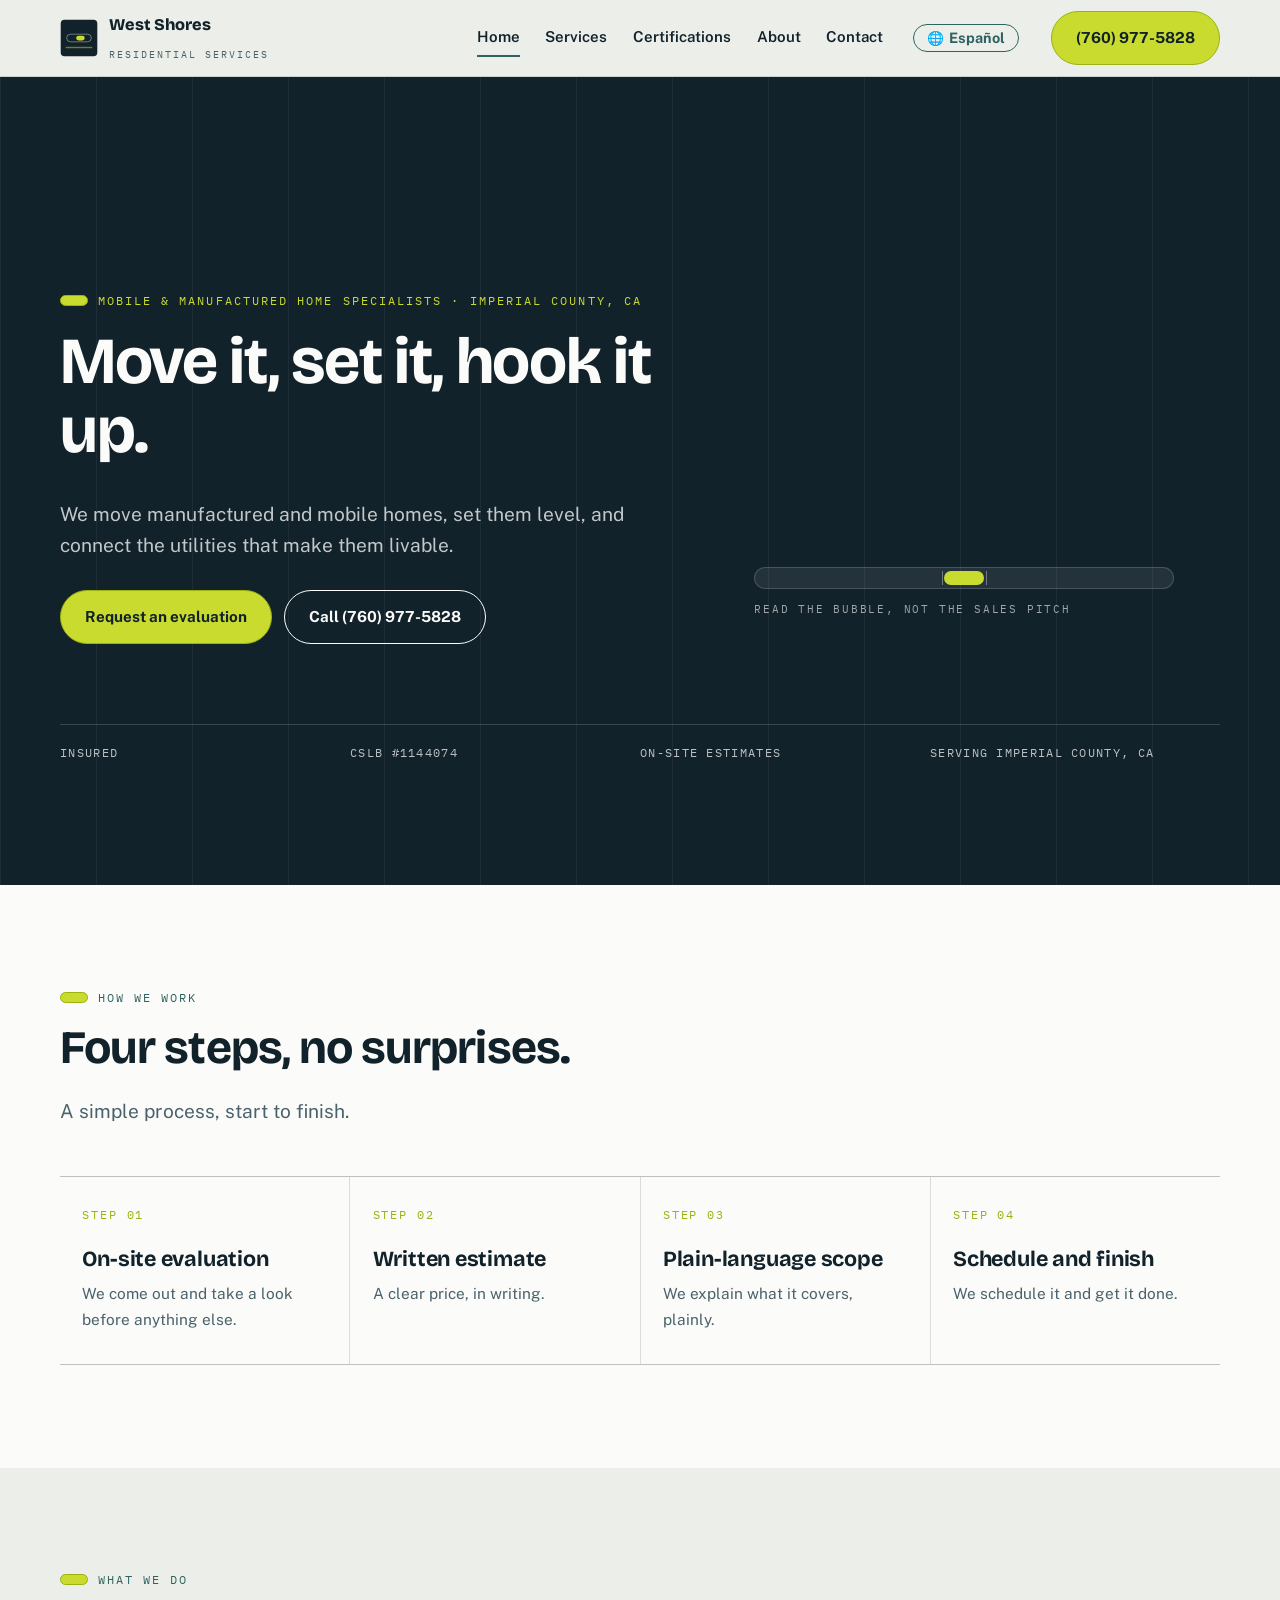
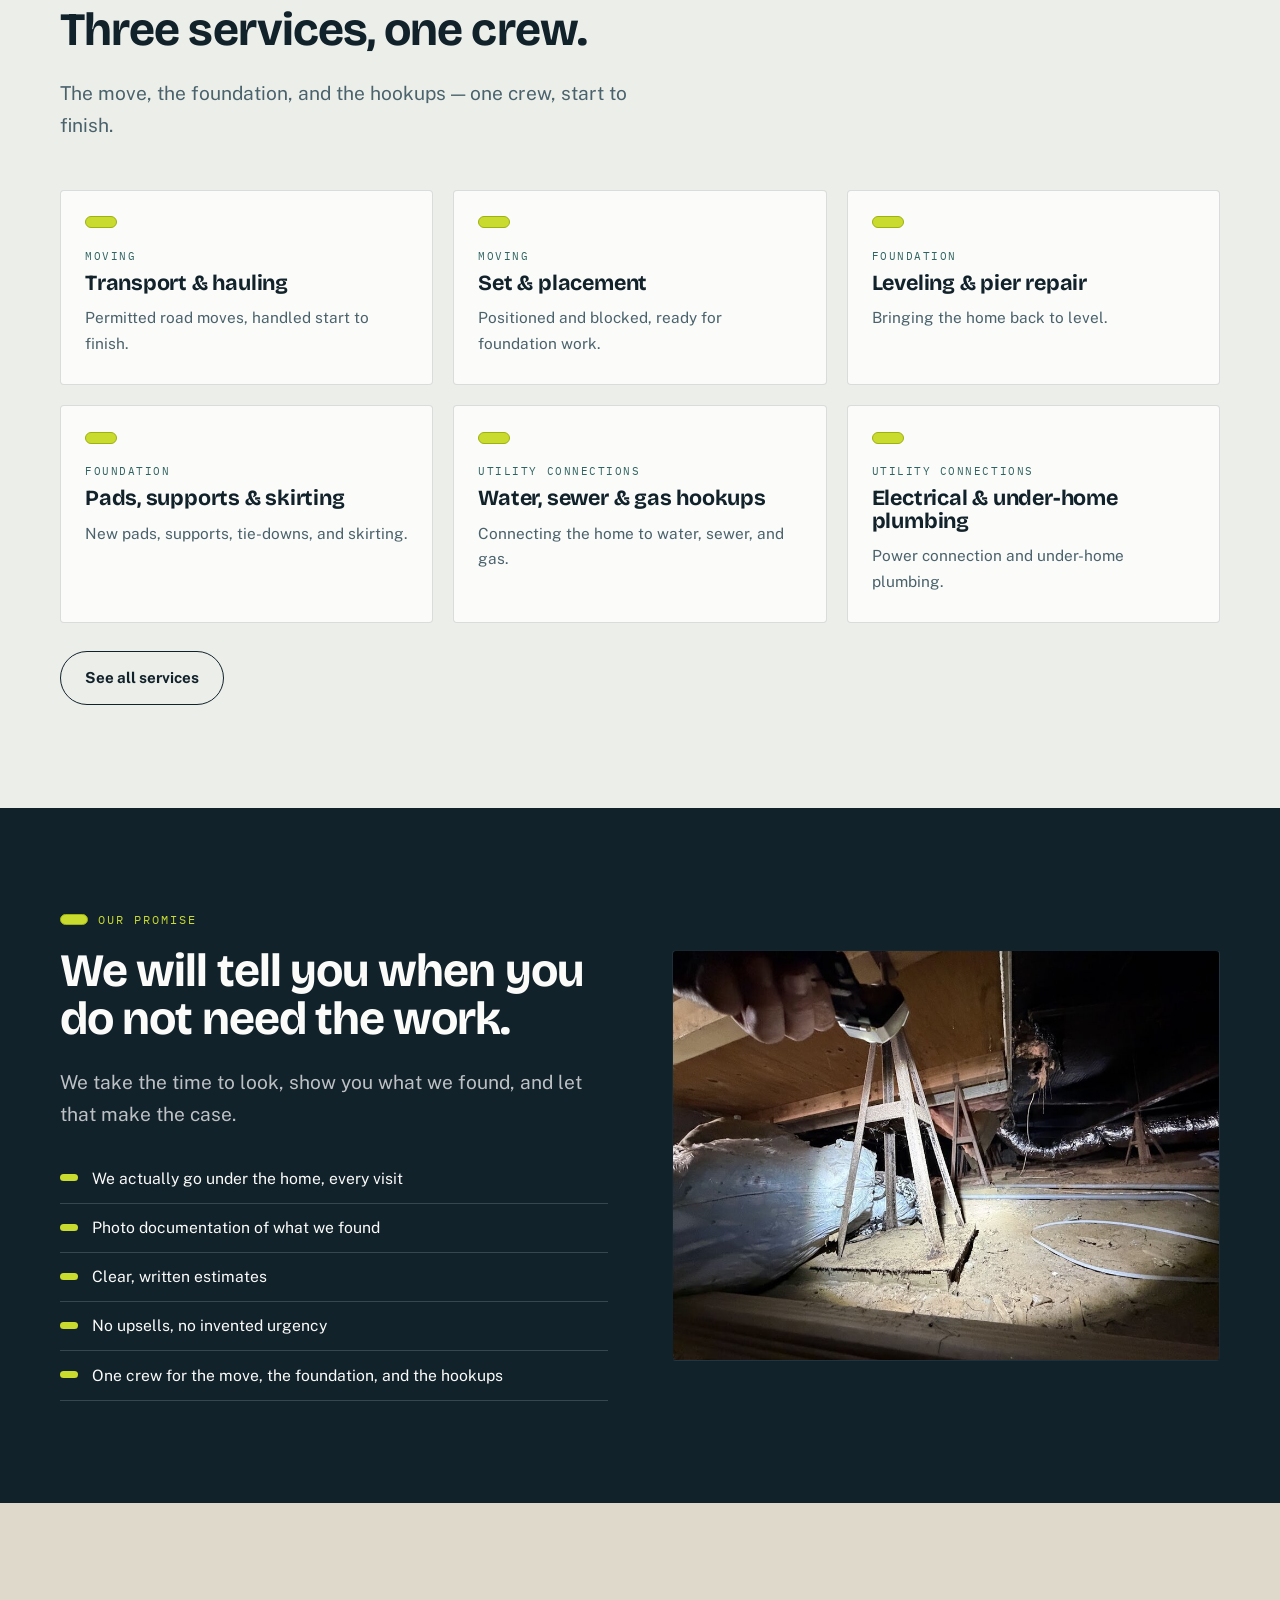
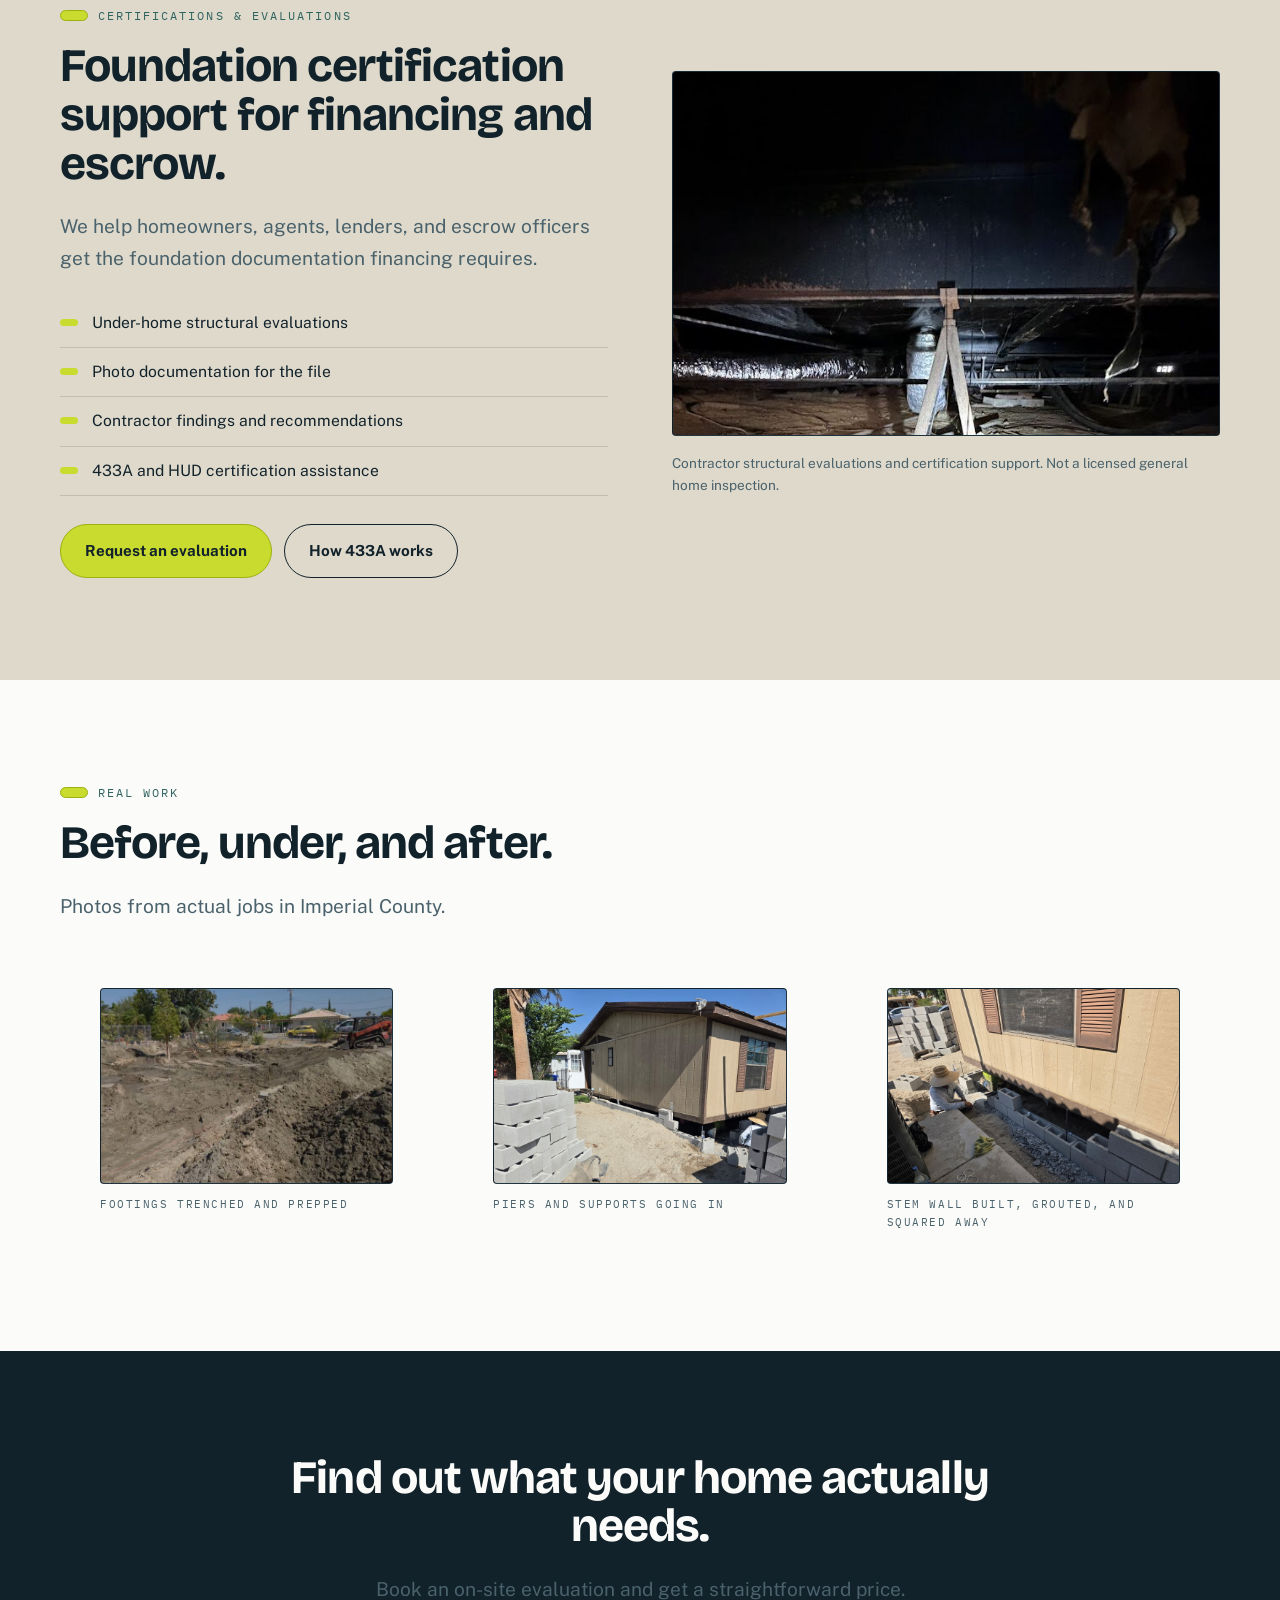
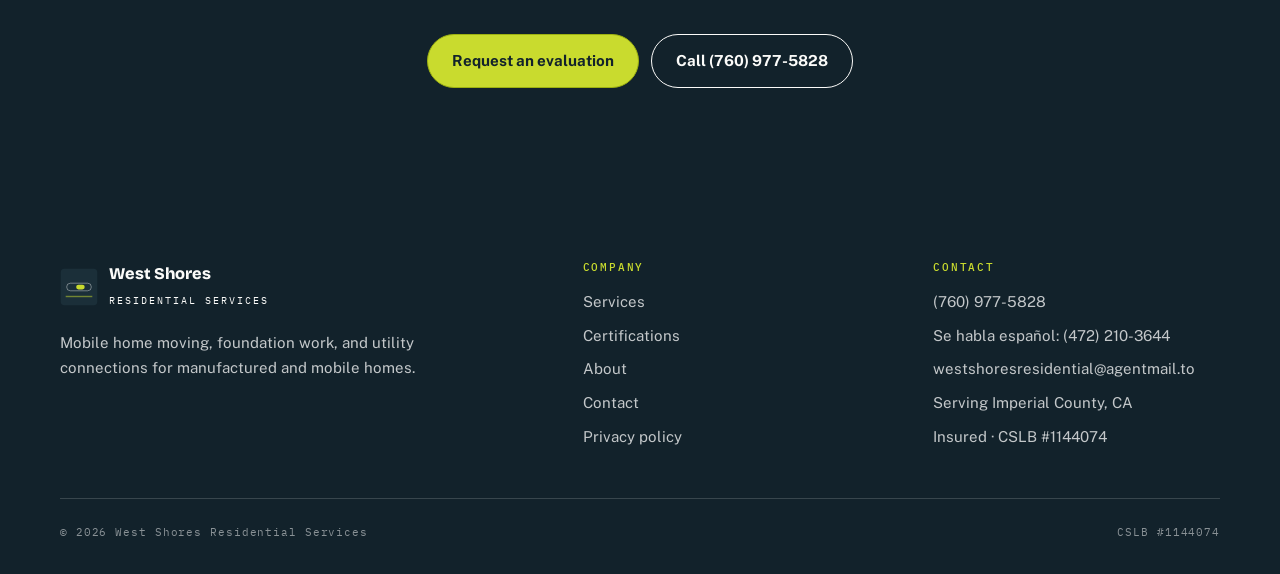
==== commit f15a09e0: "Update public contact email to westshoresresidential@agentmail.to (EN + ES pages)" ====
--- a/index.html
+++ b/index.html
@@ -1,6 +1,8 @@
 <!DOCTYPE html>
 <html lang="en">
 <head>
+  <!-- Google Analytics 4 (ID set in /ga.js) -->
+  <script src="/ga.js"></script>
 <meta charset="utf-8">
 <meta name="viewport" content="width=device-width, initial-scale=1">
 <link rel="icon" type="image/svg+xml" href="data:image/svg+xml;utf8,%3Csvg xmlns=%27http://www.w3.org/2000/svg%27 viewBox=%270 0 40 40%27%3E%3Crect width=%2740%27 height=%2740%27 rx=%278%27 fill=%27%2312222b%27/%3E%3Crect x=%277%27 y=%2716%27 width=%2726%27 height=%278%27 rx=%274%27 fill=%27none%27 stroke=%27%23ffffff%27 stroke-opacity=%270.4%27/%3E%3Crect x=%2717%27 y=%2717.5%27 width=%279%27 height=%275%27 rx=%272.5%27 fill=%27%23c9db2e%27/%3E%3Cpath d=%27M6 30h28%27 stroke=%27%23c9db2e%27 stroke-width=%271.5%27 stroke-opacity=%270.5%27/%3E%3C/svg%3E">
@@ -264,7 +266,7 @@
         <ul>
           <li><a href="tel:+17609775828">(760) 977-5828</a></li>
           <li>Se habla español: <a href="tel:+14722103644">(472) 210-3644</a></li>
-          <li><a href="mailto:anderson.co.billing@gmail.com">anderson.co.billing@gmail.com</a></li>
+          <li><a href="mailto:westshoresresidential@agentmail.to">westshoresresidential@agentmail.to</a></li>
           <li>Serving Imperial County, CA</li>
           <li>Insured &middot; CSLB #1144074</li>
         </ul>
--- a/styles.css
+++ b/styles.css
@@ -157,8 +157,15 @@
 }
 .nav a:hover { border-bottom-color: var(--vial); }
 .nav a[aria-current="page"] { border-bottom-color: var(--kelp); }
-.nav a.lang-switch { opacity: 0.65; font-weight: 500; font-size: 0.85rem; }
-.nav a.lang-switch:hover { opacity: 1; }
+.nav a.lang-switch {
+  display: inline-flex; align-items: center; gap: 0.35rem;
+  font-weight: 700; font-size: 0.9rem; color: var(--kelp);
+  border: 1.5px solid var(--kelp); border-radius: 999px;
+  padding: 0.3rem 0.8rem; margin-left: 0.25rem; line-height: 1.2;
+  transition: background 0.15s, color 0.15s;
+}
+.nav a.lang-switch::before { content: "\1F310"; font-size: 0.95em; }
+.nav a.lang-switch:hover, .nav a.lang-switch:focus-visible { background: var(--kelp); color: var(--paper); }
 
 .nav-toggle {
   display: none;
